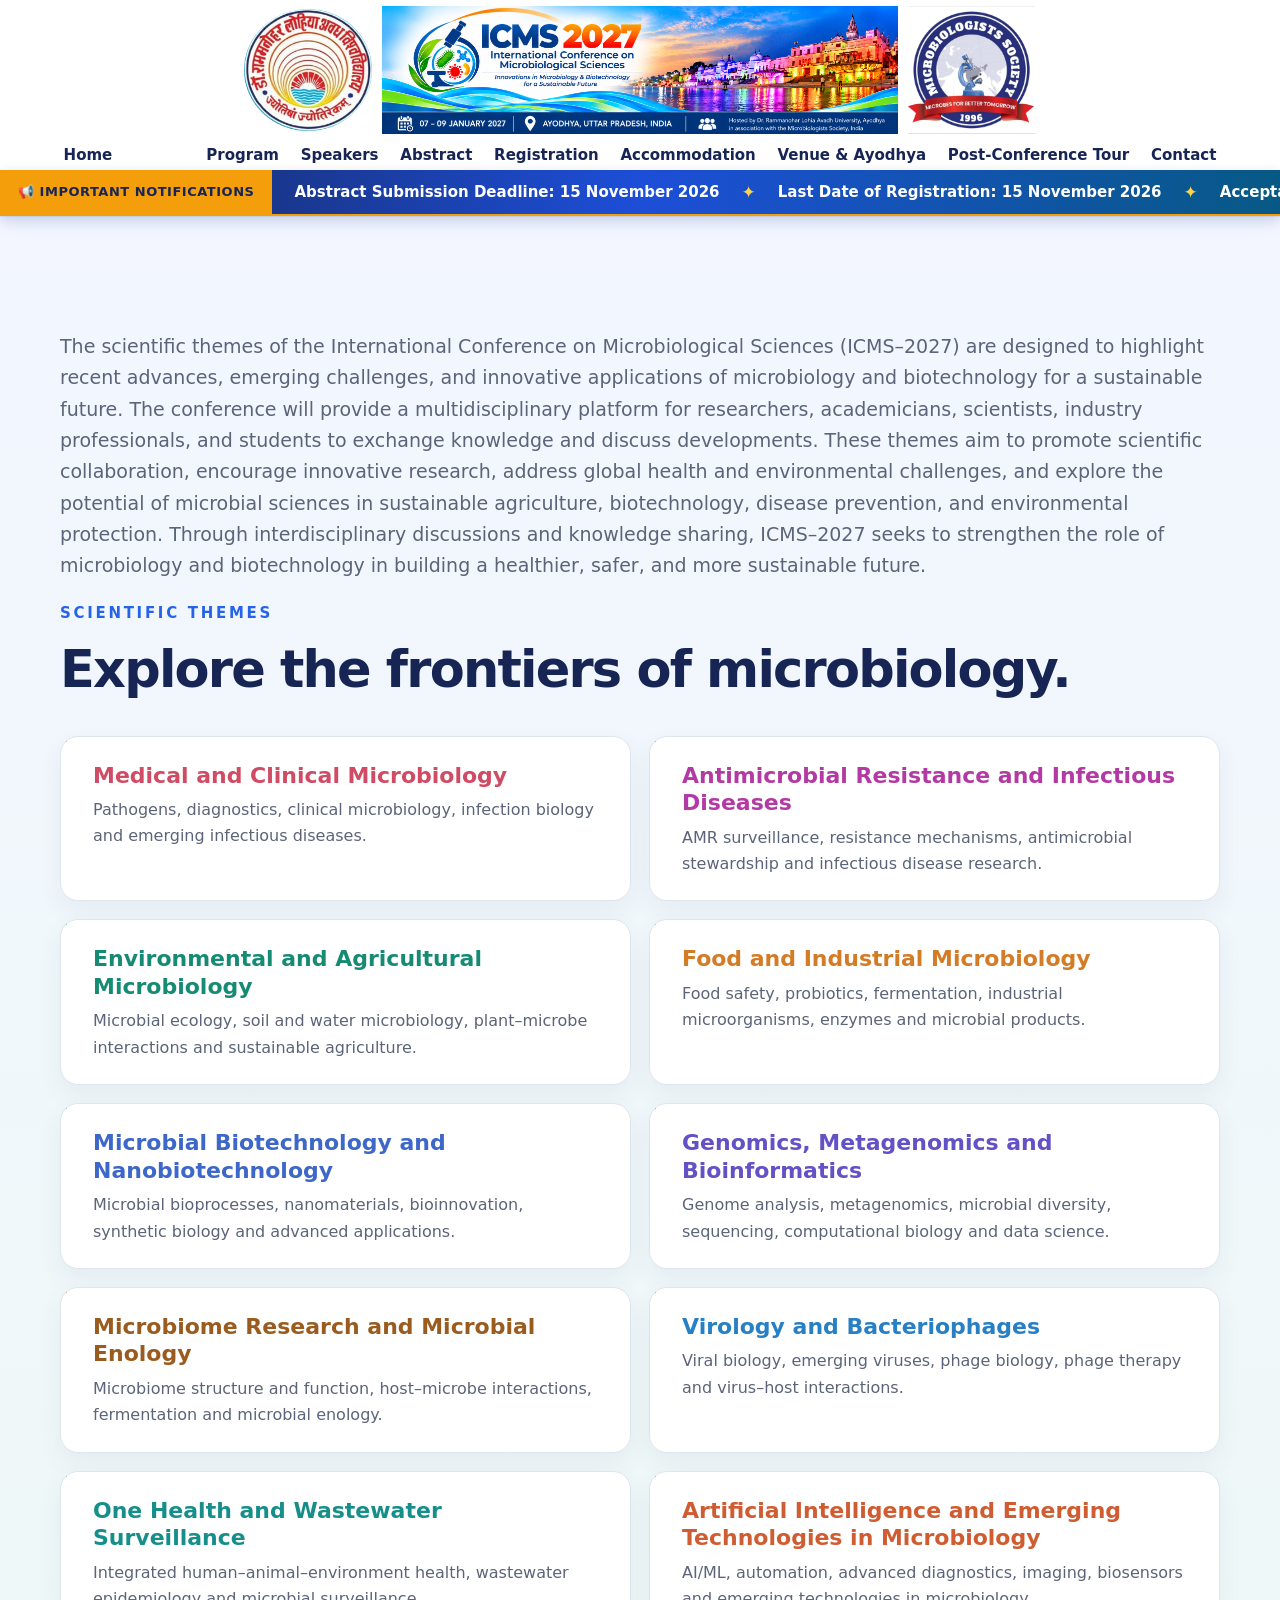
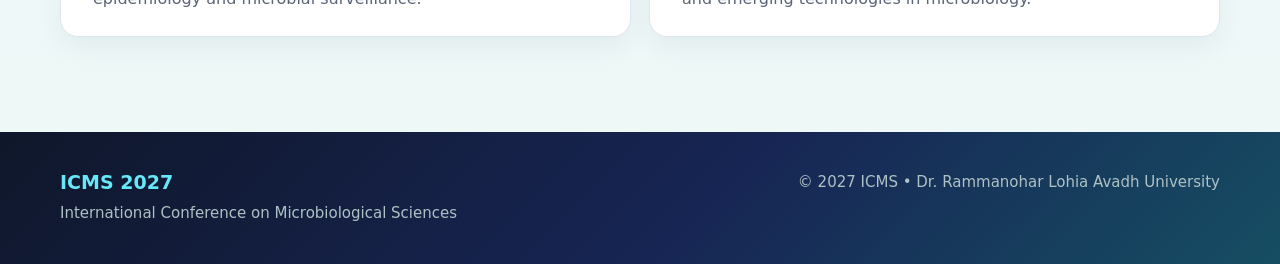
==== about.html @ 3e9fb70c "Add files via upload" ====
<!DOCTYPE html>
<html lang="en">
<head>
  <meta charset="UTF-8">
  <meta name="viewport" content="width=device-width, initial-scale=1.0">
  <meta name="description" content="ICMS 2027 - International Conference on Microbiological Sciences, Dr. Rammanohar Lohia Avadh University, Ayodhya.">
  <title>About ICMS 2027 | ICMS 2027</title>
  <link rel="stylesheet" href="style.css">
</head>
<body class="inner-page">
<header class="site-header icms-banner-site-header">
  <div class="icms-banner-header-row">
    <a class="icms-side-logo university-side-logo" href="https://www.rmlau.ac.in/" aria-label="Dr. Rammanohar Lohia Avadh University website">
      <img src="images/university-logo.png" alt="Dr. Rammanohar Lohia Avadh University logo">
    </a>
    <a class="icms-banner-link" href="index.html" aria-label="ICMS 2027 Home">
      <img class="icms-header-banner-image" src="images/icms2027-header.png" alt="ICMS 2027 — International Conference on Microbiological Sciences, 7–9 January 2027, Ayodhya">
    </a>
    <a class="icms-side-logo mbsi-side-logo" href="https://microbiologistsociety.org/" aria-label="Microbiologists Society, India website">
      <img src="images/mbsi-logo-transparent.png" alt="Microbiologists Society, India logo">
    </a>
  </div>
  <div class="nav-row">
    <button class="menu-toggle" aria-label="Open menu" aria-expanded="false">☰</button>
    <nav class="nav">
      <a href="index.html">Home</a>
      <a href="about.html" class="active">About</a>
      <a href="programme.html">Program</a>
      <a href="speakers.html">Speakers</a>
      <a href="abstract.html">Abstract</a>
      <a href="registration.html">Registration</a>
      <a href="accommodation.html">Accommodation</a>
      <a href="venue.html">Venue &amp; Ayodhya</a>
      <a href="tour.html">Post-Conference Tour</a>
      <a href="contact.html">Contact</a>
    </nav>
  </div>
<!-- ICMS 2027 Important Information Scrolling Strip -->
<div class="icms-info-strip" role="region"
     aria-label="Important conference announcements">
  <div class="icms-info-label">📢 IMPORTANT NOTIFICATIONS</div>

  <div class="icms-info-window">
    <div class="icms-info-track">
      <a href="abstract.html">
        Abstract Submission Deadline: 15 November 2026
      </a>
      <span>✦</span>

      <a href="registration.html">
        Last Date of Registration: 15 November 2026
      </a>
      <span>✦</span>

      <a href="abstract.html">
        Acceptance Notification: 20 November 2026
      </a>
      <span>✦</span>

      <a href="speakers.html">
        Explore the Invited Speakers
      </a>
      <span>✦</span>

      <a href="registration.html">
        Register for ICMS–2027
      </a>
      <span>✦</span>

      <a href="tour.html">Post-Conference Tour</a>
      <a href="venue.html">
        Conference: 07–09 January 2027 | Ayodhya, India
      </a>
      <span>✦</span>

      <!-- Duplicate items for continuous scrolling -->
      <a href="abstract.html" aria-hidden="true" tabindex="-1">
        Abstract Submission Deadline: 15 November 2026
      </a>
      <span aria-hidden="true">✦</span>

      <a href="registration.html" aria-hidden="true" tabindex="-1">
        Last Date of Registration: 15 November 2026
      </a>
      <span aria-hidden="true">✦</span>

      <a href="abstract.html" aria-hidden="true" tabindex="-1">
        Acceptance Notification: 20 November 2026
      </a>
      <span aria-hidden="true">✦</span>
    </div>
  </div>
</div>
</header> 
<main>
<section class="section section-soft" id="themes">
<div class="container">
<p class="section-text about-introduction">The scientific themes of the International Conference on Microbiological Sciences (ICMS–2027) are designed to highlight recent advances, emerging challenges, and innovative applications of microbiology and biotechnology for a sustainable future. The conference will provide a multidisciplinary platform for researchers, academicians, scientists, industry professionals, and students to exchange knowledge and discuss developments. These themes aim to promote scientific collaboration, encourage innovative research, address global health and environmental challenges, and explore the potential of microbial sciences in sustainable agriculture, biotechnology, disease prevention, and environmental protection. Through interdisciplinary discussions and knowledge sharing, ICMS–2027 seeks to strengthen the role of microbiology and biotechnology in building a healthier, safer, and more sustainable future.</p>
<p class="section-label">SCIENTIFIC THEMES</p>
<h2>Explore the frontiers of microbiology.</h2>
<div class="theme-grid">
<article class="theme-card">
<div class="theme-body"><h3>Medical and Clinical Microbiology</h3><p>Pathogens, diagnostics, clinical microbiology, infection biology and emerging infectious diseases.</p></div>
</article>
<article class="theme-card">
<div class="theme-body"><h3>Antimicrobial Resistance and Infectious Diseases</h3><p>AMR surveillance, resistance mechanisms, antimicrobial stewardship and infectious disease research.</p></div>
</article>
<article class="theme-card">
<div class="theme-body"><h3>Environmental and Agricultural Microbiology</h3><p>Microbial ecology, soil and water microbiology, plant–microbe interactions and sustainable agriculture.</p></div>
</article>
<article class="theme-card">
<div class="theme-body"><h3>Food and Industrial Microbiology</h3><p>Food safety, probiotics, fermentation, industrial microorganisms, enzymes and microbial products.</p></div>
</article>
<article class="theme-card">
<div class="theme-body"><h3>Microbial Biotechnology and Nanobiotechnology</h3><p>Microbial bioprocesses, nanomaterials, bioinnovation, synthetic biology and advanced applications.</p></div>
</article>
<article class="theme-card">
<div class="theme-body"><h3>Genomics, Metagenomics and Bioinformatics</h3><p>Genome analysis, metagenomics, microbial diversity, sequencing, computational biology and data science.</p></div>
</article>
<article class="theme-card">
<div class="theme-body"><h3>Microbiome Research and Microbial Enology</h3><p>Microbiome structure and function, host–microbe interactions, fermentation and microbial enology.</p></div>
</article>
<article class="theme-card">
<div class="theme-body"><h3>Virology and Bacteriophages</h3><p>Viral biology, emerging viruses, phage biology, phage therapy and virus–host interactions.</p></div>
</article>
<article class="theme-card">
<div class="theme-body"><h3>One Health and Wastewater Surveillance</h3><p>Integrated human–animal–environment health, wastewater epidemiology and microbial surveillance.</p></div>
</article>
<article class="theme-card">
<div class="theme-body"><h3>Artificial Intelligence and Emerging Technologies in Microbiology</h3><p>AI/ML, automation, advanced diagnostics, imaging, biosensors and emerging technologies in microbiology.</p></div>
</article>
</div>
</div>
</section>
</main>
<footer>
  <div class="container footer-inner">
    <div><strong>ICMS 2027</strong><p>International Conference on Microbiological Sciences</p></div>
    <p>© 2027 ICMS • Dr. Rammanohar Lohia Avadh University</p>
  </div>
</footer>
<script>
  const toggle = document.querySelector('.menu-toggle');
  const nav = document.querySelector('.nav');
  toggle.addEventListener('click', () => nav.classList.toggle('open'));
  document.querySelectorAll('.nav a').forEach(a => a.addEventListener('click', () => nav.classList.remove('open')));
</script>
</body>
</html>
---- style.css ----
:root{
  --ink:#10233a; --muted:#617286; --paper:#f7faf9; --white:#fff;
  --teal:#087f78; --teal2:#0da59b; --mint:#dff4ee; --line:#d9e5e2;
  --dark:#071a25; --gold:#e4b45f;
}
*{box-sizing:border-box} html{scroll-behavior:smooth}
body{margin:0;font-family:Inter,ui-sans-serif,system-ui,-apple-system,BlinkMacSystemFont,"Segoe UI",sans-serif;color:var(--ink);background:var(--white);line-height:1.65}
a{color:inherit;text-decoration:none}.container{width:min(1160px,92%);margin:auto}
.site-header{position:sticky;top:0;z-index:20;background:rgba(255,255,255,.94);backdrop-filter:blur(12px);border-bottom:1px solid var(--line)}
.nav-wrap{display:flex;align-items:center;justify-content:space-between;min-height:78px}
.brand{display:flex;align-items:center;gap:12px}.brand-mark{display:grid;place-items:center;width:46px;height:46px;border-radius:13px;background:var(--teal);color:#fff;font-weight:900;font-size:16px}.brand strong{display:block;font-size:20px}.brand small{display:block;color:var(--muted);font-size:13px;letter-spacing:.04em}
.nav{display:flex;gap:25px;font-size:16px;font-weight:700}.nav a:hover{color:var(--teal)}
.menu-toggle{display:none;border:0;background:none;font-size:29px}
.hero{position:relative;overflow:hidden;background:linear-gradient(135deg,#071a25 0%,#0b3942 55%,#087f78 100%);color:#fff;padding:90px 0 105px}
.hero:before{content:"";position:absolute;width:600px;height:600px;border:1px solid rgba(255,255,255,.12);border-radius:50%;right:-180px;top:-210px}.hero:after{content:"";position:absolute;width:380px;height:380px;border:1px solid rgba(255,255,255,.09);border-radius:50%;right:30px;top:-80px}
.hero-grid{display:grid;grid-template-columns:1.15fr .85fr;gap:70px;align-items:center;position:relative;z-index:2}
.eyebrow,.section-label{font-size:27px;letter-spacing:.16em;font-weight:900;color:var(--teal);margin:0 0 22px}.hero .eyebrow{color:#8ee2d7}
.hero h1{font-size:clamp(43px,5vw,73px);line-height:1.04;letter-spacing:-.04em;margin:0 0 18px;max-width:800px}.hero h1 span{color:#83e1d6}.hero-subtitle{font-size:27px;font-weight:800;margin:0 0 4px}.theme{font-size:21px;font-weight:700;color:#d5fff8;margin:0 0 15px}.lead{color:#d1e2e4;max-width:720px;font-size:19px}
.hero-actions{display:flex;gap:14px;margin-top:30px;flex-wrap:wrap}.btn{display:inline-block;padding:13px 22px;border-radius:10px;font-weight:800;font-size:17px;border:1px solid transparent}.btn-primary{background:#fff;color:var(--teal)}.btn-primary:hover{transform:translateY(-2px)}.btn-ghost{border-color:rgba(255,255,255,.35);color:#fff}
.hero-card{min-height:420px;border:1px solid rgba(255,255,255,.18);border-radius:30px;background:linear-gradient(160deg,rgba(255,255,255,.13),rgba(255,255,255,.04));position:relative;overflow:hidden;padding:36px;display:flex;align-items:end;box-shadow:0 25px 80px rgba(0,0,0,.18)}
.hero-card:before,.hero-card:after{content:"";position:absolute;border-radius:50%;border:1px solid rgba(255,255,255,.17)}.hero-card:before{width:340px;height:340px;left:-130px;top:-120px}.hero-card:after{width:210px;height:210px;right:-70px;bottom:-60px}
.hero-card-content{position:relative;z-index:2}.hero-card-content span{font-size:13px;letter-spacing:.2em;color:#9ce5dd;font-weight:900}.hero-card h2{font-size:33px;line-height:1.12;margin:10px 0}.hero-card p{color:#c5d8da}.date-badge{display:flex;gap:10px;align-items:center;margin-top:30px}.date-badge b{font-size:48px;line-height:1}.date-badge span{font-size:14px;letter-spacing:.12em;font-weight:800}.microbe{position:absolute;right:70px;top:60px;font-size:103px;color:rgba(255,255,255,.18)}
.ticker{background:#0b2a34;color:#d3efeb}.ticker-inner{display:flex;gap:16px;align-items:center;justify-content:center;padding:12px;font-size:14px;letter-spacing:.13em;text-transform:uppercase}.ticker strong{color:#8ee2d7}
.section{padding:95px 0}.section-soft{background:var(--paper)}.section-dark{background:var(--dark);color:#fff}.section-accent{background:var(--mint)}
h2{font-size:clamp(33px,4vw,51px);line-height:1.1;letter-spacing:-.035em;margin:0 0 22px}.two-col{display:grid;grid-template-columns:1fr 1fr;gap:80px}.section-text{color:var(--muted);font-size:19px}.stats{display:flex;gap:35px;margin-top:35px}.stats div{display:flex;flex-direction:column}.stats b{font-size:35px;color:var(--teal)}.stats span{font-size:15px;color:var(--muted)}
.cards{display:grid;grid-template-columns:repeat(3,1fr);gap:18px;margin-top:45px}.card{background:#fff;border:1px solid var(--line);padding:28px;border-radius:18px;transition:.2s}.card:hover{transform:translateY(-4px);box-shadow:0 16px 35px rgba(16,35,58,.08)}.card h3{font-size:22px;line-height:1.2}.card p,.muted{color:var(--muted);font-size:17px}
.speaker-grid{display:grid;grid-template-columns:repeat(4,1fr);gap:18px;margin-top:35px}.speaker{border:1px solid var(--line);border-radius:18px;padding:20px;background:#fff}.avatar{height:170px;border-radius:13px;background:linear-gradient(135deg,var(--mint),#edf5f3);display:grid;place-items:center;font-size:53px;color:var(--teal)}.speaker h3{margin:15px 0 0;font-size:20px}.speaker p{margin:2px 0;color:var(--muted);font-size:15px}
.light{color:#75d7ca}.programme-intro{align-items:start}.timeline{border-left:1px solid rgba(255,255,255,.2);padding-left:30px}.timeline-item{padding:0 0 30px}.timeline-item b{display:inline-block;color:#7fe0d4;font-size:15px;letter-spacing:.15em}.timeline-item span{display:block;color:#b6cacc;font-size:16px}.timeline-item p{margin:5px 0;color:#e4efef}
.fee-table{max-width:800px;margin:35px 0 18px;border:1px solid var(--line);border-radius:16px;overflow:hidden}.fee-row{display:grid;grid-template-columns:1fr 150px;padding:15px 20px;border-bottom:1px solid var(--line)}.fee-row:last-child{border-bottom:0}.fee-head{background:var(--dark);color:#fff;font-size:15px;text-transform:uppercase;letter-spacing:.12em;font-weight:800}.fee-row strong{color:var(--teal)}.note{display:inline-block;padding:12px 16px;background:var(--mint);border-radius:9px;font-size:16px;margin-bottom:25px}.center{display:flex;gap:25px;align-items:center}.text-link{font-weight:800;color:var(--teal);font-size:17px}
.dates-grid{display:grid;grid-template-columns:.8fr 1.2fr;gap:80px}.date-list{border-top:1px solid var(--line)}.date-list div{display:flex;justify-content:space-between;gap:20px;padding:19px 0;border-bottom:1px solid var(--line);font-size:17px}.date-list span{color:var(--muted)}
.venue-box{display:grid;grid-template-columns:1.3fr .7fr;gap:50px;align-items:center}.venue-art{min-height:300px;border-radius:25px;background:radial-gradient(circle at 30% 30%,#b7e9df,transparent 35%),linear-gradient(145deg,#0b3b45,#087f78);display:flex;flex-direction:column;align-items:center;justify-content:center;color:#fff;text-align:center}.venue-art span{font-size:14px;letter-spacing:.3em}.venue-art strong{font-size:57px;line-height:.9;margin-top:15px}
.publication{display:grid;grid-template-columns:1fr 1fr;gap:80px;align-items:center}.publication>p{font-size:20px;color:#315b58}.contact-grid{display:grid;grid-template-columns:1fr 1fr;gap:80px}.contact-card{background:var(--paper);border:1px solid var(--line);border-radius:18px;padding:30px;font-size:17px}.contact-card a{color:var(--teal)}
footer{background:#06151d;color:#aec1c4;padding:35px 0;font-size:15px}.footer-inner{display:flex;justify-content:space-between;gap:20px}.footer-inner strong{color:#fff;font-size:19px}.footer-inner p{margin:3px 0}
@media(max-width:850px){.nav{display:none;position:absolute;left:0;right:0;top:78px;background:#fff;padding:18px 4%;border-bottom:1px solid var(--line);flex-direction:column;gap:15px}.nav.open{display:flex}.menu-toggle{display:block}.hero-grid,.two-col,.dates-grid,.venue-box,.publication,.contact-grid{grid-template-columns:1fr;gap:40px}.hero{padding:65px 0 75px}.hero-card{min-height:330px}.cards{grid-template-columns:1fr 1fr}.speaker-grid{grid-template-columns:1fr 1fr}.footer-inner{flex-direction:column}}
@media(max-width:560px){.cards,.speaker-grid{grid-template-columns:1fr}.section{padding:65px 0}.hero h1{font-size:46px}.stats{gap:18px}.fee-row{grid-template-columns:1fr 110px}.date-list div{flex-direction:column;gap:2px}.ticker-inner{overflow:hidden;white-space:nowrap}.hero-card h2{font-size:27px}}

/* Conference leadership */
.leadership-grid{display:grid;grid-template-columns:repeat(4,minmax(0,1fr));gap:22px;margin-top:35px}
.leader-card{display:grid;grid-template-columns:1fr;gap:18px;align-items:start;background:#fff;border:1px solid var(--line);border-radius:22px;padding:20px;box-shadow:0 10px 28px rgba(16,35,58,.05)}
.leader-card.chief-patron{border:2px solid rgba(8,127,120,.28)}
.leader-photo,.small-leader-photo{width:100%;overflow:hidden;border-radius:15px;background:linear-gradient(135deg,var(--mint),#edf5f3)}
.leader-photo{height:275px}.small-leader-photo{height:225px}
.leader-photo img,.small-leader-photo img{width:100%;height:100%;object-fit:cover;object-position:center top;display:block}.photo-placeholder{width:100%;height:100%;display:grid;place-items:center;text-align:center;background:linear-gradient(135deg,var(--mint),#edf5f3);color:var(--teal);font-size:17px;font-weight:900;letter-spacing:.14em;line-height:1.5}
.leader-title{display:inline-block;color:var(--teal);font-size:14px;font-weight:900;letter-spacing:.16em;margin-bottom:8px}
.leader-content h3,.small-leader-card h3{font-size:24px;line-height:1.2;margin:0 0 8px}
.leader-affiliation{color:var(--muted);font-size:16px;line-height:1.55;margin:0}
.section-subheading{margin-top:65px;margin-bottom:20px}.section-subheading .section-label{margin-bottom:7px}.section-subheading h3{font-size:31px;margin:0;letter-spacing:-.02em}
.speaker:hover{transform:translateY(-4px);box-shadow:0 16px 35px rgba(16,35,58,.08)}
.speaker-heading{margin-top:75px}.speaker-grid{display:grid;grid-template-columns:repeat(5,minmax(0,1fr));gap:18px;margin-top:25px}
.speaker{border:1px solid var(--line);border-radius:18px;padding:20px;background:#fff;transition:.2s}
.speaker img{width:100%;height:225px;object-fit:cover;object-position:center top;border-radius:13px;display:block}
.speaker h3{margin:15px 0 0;font-size:20px;line-height:1.25}
.speaker-role{color:var(--teal)!important;font-weight:800;font-size:15px!important;margin:4px 0!important}
.speaker-affiliation{color:var(--muted);font-size:15px;line-height:1.5;margin-top:8px}
@media(max-width:1200px){.leadership-grid{grid-template-columns:repeat(2,minmax(0,1fr))}.speaker-grid{grid-template-columns:repeat(3,minmax(0,1fr))}}
@media(max-width:850px){.speaker-grid{grid-template-columns:repeat(2,minmax(0,1fr))}}
@media(max-width:560px){.leadership-grid,.speaker-grid{grid-template-columns:1fr}.leader-photo{height:275px}}

/* Registration payment details */
.payment-details{margin:32px 0 28px;padding:26px 28px;border:1px solid var(--line);border-left:5px solid var(--teal);border-radius:16px;background:linear-gradient(135deg,#f7fcfa,#edf8f5);box-shadow:0 8px 24px rgba(16,35,58,.05)}
.payment-heading{display:flex;align-items:center;gap:16px;margin-bottom:22px}.payment-heading .section-label{margin:0 0 4px;font-size:13px;letter-spacing:.14em}.payment-heading h3{margin:0;font-size:25px;line-height:1.2;color:var(--ink)}
.payment-icon{width:48px;height:48px;flex:0 0 48px;display:grid;place-items:center;border-radius:12px;background:var(--teal);color:#fff;font-size:27px;font-weight:900}
.payment-grid{display:grid;grid-template-columns:repeat(4,1fr);gap:14px}.payment-item{padding:15px 16px;background:#fff;border:1px solid var(--line);border-radius:11px}.payment-item span{display:block;color:var(--muted);font-size:14px;font-weight:700;text-transform:uppercase;letter-spacing:.06em;margin-bottom:5px}.payment-item strong{display:block;color:var(--ink);font-size:17px;line-height:1.35}
@media(max-width:850px){.payment-grid{grid-template-columns:repeat(2,1fr)}}
@media(max-width:560px){.payment-details{padding:20px}.payment-heading h3{font-size:22px}.payment-grid{grid-template-columns:1fr}}


/* Scientific themes */

/* Conference venue, Ayodhya and delegate information */
.venue-section{background:#fff}
.venue-heading{display:flex;justify-content:space-between;align-items:center;gap:35px;margin-bottom:38px}
.venue-heading h2{max-width:850px;margin-bottom:10px}
.venue-location{font-size:20px;color:var(--teal);font-weight:800;margin:0}
.university-logo{width:105px;height:105px;object-fit:contain;flex:0 0 105px}
.venue-feature{display:grid;grid-template-columns:1fr 1.05fr;gap:45px;align-items:center}
.venue-copy{color:var(--muted);font-size:18px;line-height:1.75}
.venue-copy strong{color:var(--ink)}
.venue-gallery{display:grid;grid-template-columns:1fr 1fr;gap:20px}
.venue-image,.ayodhya-image{margin:0;overflow:hidden;border-radius:20px;background:#edf5f3;border:1px solid var(--line);box-shadow:0 12px 30px rgba(16,35,58,.08)}
.venue-image,.venue-image-large{height:340px}
.venue-image img,.ayodhya-image img{width:100%;height:100%;display:block;object-fit:cover;transition:transform .35s ease}.venue-image:hover img,.ayodhya-image:hover img{transform:scale(1.035)}
.venue-image-large img{object-position:center center}
.ayodhya-intro{margin-bottom:45px}
.ayodhya-gallery{display:grid;grid-template-columns:1fr 1fr;gap:20px;margin-bottom:55px}
.ayodhya-image,.ayodhya-image-large{height:340px}
.ayodhya-image-large img{object-position:center center}
.attractions-grid{display:grid;grid-template-columns:.75fr 1.25fr;gap:45px;align-items:start;padding-top:15px}
.attractions-grid h3{font-size:31px;margin:0}
.attractions-list{display:grid;grid-template-columns:repeat(3,1fr);gap:11px 25px;margin:0;padding:0;list-style:none}
.attractions-list li{padding:12px 14px;border:1px solid var(--line);border-radius:10px;background:#fff;font-size:16px;font-weight:700;color:var(--ink)}
.attractions-list li:before{content:'•';color:var(--teal);font-size:21px;margin-right:8px}
.ayodhya-note{margin:30px 0 0}
.accessibility-grid{display:grid;grid-template-columns:1.1fr .9fr;gap:65px;align-items:start}
.access-card{padding:20px 22px;border:1px solid var(--line);border-radius:15px;margin-top:15px;background:#fff}
.access-card h3{margin:0 0 7px;font-size:21px;color:var(--teal)}
.access-card p{margin:0;color:var(--muted);font-size:16px;line-height:1.65}
.distance-table{margin-top:18px;border:1px solid var(--line);border-radius:16px;overflow:hidden;background:#fff}
.distance-row{display:grid;grid-template-columns:1fr 130px;padding:15px 18px;border-bottom:1px solid var(--line);font-size:17px}
.distance-row:last-child{border-bottom:0}.distance-row strong{color:var(--teal)}
.distance-head{background:var(--dark);color:#fff;text-transform:uppercase;letter-spacing:.12em;font-size:14px;font-weight:800}
.distance-head strong{color:#fff}
.climate-grid{align-items:center}.climate-card{background:#fff;border:1px solid var(--line);border-radius:20px;padding:30px;box-shadow:0 10px 28px rgba(16,35,58,.06)}
.climate-temp{display:flex;align-items:baseline;gap:14px;border-bottom:1px solid var(--line);padding-bottom:20px;margin-bottom:18px}.climate-temp strong{font-size:45px;color:var(--teal);letter-spacing:-.04em}.climate-temp span{font-size:15px;color:var(--muted);font-weight:700}
.climate-card ul,.accommodation-card ul{margin:0 0 18px;padding-left:20px;color:var(--ink)}.climate-card li,.accommodation-card li{margin:9px 0;font-size:17px}
.accommodation-grid{align-items:start}.accommodation-card{border:1px solid var(--line);border-radius:20px;padding:30px;background:var(--paper)}.accommodation-card p{font-size:17px;color:#315b58;line-height:1.65}.accommodation-card strong{color:var(--ink)}
@media(max-width:850px){.venue-heading{align-items:flex-start}.venue-feature,.accessibility-grid,.attractions-grid{grid-template-columns:1fr;gap:30px}.venue-gallery,.ayodhya-gallery{grid-template-columns:1fr 1fr}.venue-image,.venue-image-large,.ayodhya-image,.ayodhya-image-large{height:300px}.attractions-list{grid-template-columns:1fr 1fr}}
@media(max-width:560px){.venue-heading{flex-direction:column}.university-logo{width:85px;height:85px;flex-basis:85px}.venue-gallery,.ayodhya-gallery{grid-template-columns:1fr}.venue-image,.venue-image-large,.ayodhya-image,.ayodhya-image-large{height:260px}.attractions-list{grid-template-columns:1fr}.distance-row{grid-template-columns:1fr 100px}.climate-temp{flex-direction:column;gap:3px}.climate-temp strong{font-size:39px}}


/* Abstract submission guidelines */
.abstract-meta{max-width:900px;color:var(--muted);font-size:18px;line-height:1.7;margin:-5px 0 35px}.abstract-grid{display:grid;grid-template-columns:1fr 1fr;gap:22px}.abstract-card{position:relative;background:#fff;border:1px solid var(--line);border-radius:20px;padding:30px;box-shadow:0 10px 28px rgba(16,35,58,.05)}.abstract-number{display:inline-grid;place-items:center;width:42px;height:42px;border-radius:12px;background:var(--mint);color:var(--teal);font-weight:900;font-size:16px;letter-spacing:.06em;margin-bottom:14px}.abstract-card h3{margin:0 0 16px;font-size:25px;color:var(--ink)}.abstract-card p{color:var(--muted);font-size:17px;line-height:1.7}.abstract-card ul{margin:0;padding-left:20px;color:var(--muted);font-size:17px;line-height:1.7}.abstract-card li+li{margin-top:10px}.format-block{padding-top:17px;margin-top:17px;border-top:1px solid var(--line)}.format-block h4{margin:0 0 7px;color:var(--ink);font-size:18px}.format-block p{margin:0}.abstract-template{margin-top:22px;background:var(--dark);border-radius:22px;padding:30px;color:#fff}.abstract-template .section-label{color:#bfe9e2;margin-bottom:8px}.abstract-template h3{margin:0;color:#fff;font-size:27px}.template-paper{margin-top:22px;background:#fff;color:var(--ink);border-radius:16px;padding:28px 30px;border:1px solid rgba(255,255,255,.2);box-shadow:0 14px 35px rgba(0,0,0,.12)}.template-paper h4{margin:0 0 18px;text-align:center;font-size:20px;letter-spacing:.04em}.template-paper p{font-size:17px;line-height:1.7;margin:10px 0}.template-paper sup{font-size:.72em}.template-paper strong{color:var(--ink)}
@media(max-width:850px){.abstract-grid{grid-template-columns:1fr}}
@media(max-width:560px){.abstract-card,.abstract-template{padding:22px}.template-paper{padding:22px 20px}.abstract-template h3{font-size:23px}}

/* =========================================================
   ICMS 2027 — Contemporary Multicolour Conference Theme
   ========================================================= */
:root{
  --ink:#14213d;
  --muted:#607089;
  --paper:#f6f8fc;
  --white:#ffffff;
  --teal:#087f78;
  --teal2:#11a89d;
  --mint:#e0f5f1;
  --line:#dce3ee;
  --dark:#111a35;
  --gold:#e4ad4f;
  --indigo:#4f46b8;
  --blue:#2374d8;
  --coral:#e76f51;
  --violet:#7c4dbe;
  --rose:#c94f7c;
  --sky:#dff0ff;
  --lavender:#eee9ff;
  --peach:#fff0e8;
  --cream:#fff8e8;
}

body{background:#fff;color:var(--ink)}
.site-header{background:rgba(255,255,255,.96);border-bottom:1px solid #dbe3ef;box-shadow:0 3px 18px rgba(20,33,61,.05)}
.brand-mark{background:linear-gradient(135deg,var(--indigo),var(--teal2));box-shadow:0 8px 18px rgba(79,70,184,.22)}
.nav a{transition:color .2s ease}.nav a:hover{color:var(--indigo)}

.hero{background:
  radial-gradient(circle at 82% 20%,rgba(124,77,190,.35),transparent 28%),
  radial-gradient(circle at 20% 85%,rgba(17,168,157,.22),transparent 32%),
  linear-gradient(135deg,#101733 0%,#263b7a 48%,#087f78 100%)}
.hero h1 span{color:#8eece2}.hero .eyebrow{color:#ffd98b}.theme{color:#e8fffb}.btn-primary{background:linear-gradient(135deg,#fff,#e9f7ff);color:#3d3aa0;box-shadow:0 10px 25px rgba(0,0,0,.14)}
.btn-ghost{border-color:rgba(255,255,255,.42)}
.hero-card{background:linear-gradient(145deg,rgba(255,255,255,.16),rgba(255,255,255,.05));border-color:rgba(255,255,255,.22)}
.date-badge b{color:#ffd477}
.ticker{background:linear-gradient(90deg,#211a52,#143e62,#075f5a)}
.ticker strong{color:#ffd477}

.section-label,.text-link{color:var(--indigo)}
.section-label{font-size:15px;letter-spacing:.18em;margin-bottom:16px}
h2{color:var(--ink)}
.stats b{color:var(--coral)}

/* Colour-coded scientific theme cards */
#themes{background:linear-gradient(180deg,#f3f6ff 0%,#eef8f7 100%)}
#themes .theme-grid{display:grid;grid-template-columns:repeat(2,minmax(0,1fr));gap:18px;margin-top:38px}
#themes .theme-card{position:relative;overflow:hidden;background:#fff;border:1px solid #dfe5ef;border-radius:18px;min-height:145px;box-shadow:0 10px 26px rgba(33,46,84,.06);transition:transform .22s ease,box-shadow .22s ease,border-color .22s ease}
#themes .theme-card:before{content:"";position:absolute;left:0;top:0;bottom:0;width:6px;background:var(--theme-color,var(--indigo))}
#themes .theme-card:hover{transform:translateY(-5px);box-shadow:0 18px 34px rgba(33,46,84,.11);border-color:#cbd5e5}
#themes .theme-body{padding:25px 28px 23px 32px}
#themes .theme-body h3{margin:0 0 8px;font-size:22px;line-height:1.25;color:var(--theme-color,var(--ink))}
#themes .theme-body p{margin:0;color:var(--muted);font-size:16px;line-height:1.65}
#themes .theme-card:nth-child(1){--theme-color:#d04b63}
#themes .theme-card:nth-child(2){--theme-color:#b33aa5}
#themes .theme-card:nth-child(3){--theme-color:#168b74}
#themes .theme-card:nth-child(4){--theme-color:#d47b25}
#themes .theme-card:nth-child(5){--theme-color:#3d67c8}
#themes .theme-card:nth-child(6){--theme-color:#6351c6}
#themes .theme-card:nth-child(7){--theme-color:#9a5b1f}
#themes .theme-card:nth-child(8){--theme-color:#2780c5}
#themes .theme-card:nth-child(9){--theme-color:#168f8a}
#themes .theme-card:nth-child(10){--theme-color:#d05c32}

/* Distinct section identities */
#speakers{background:linear-gradient(180deg,#ffffff,#f5f2ff)}
#speakers .leader-card{border-top:4px solid var(--indigo)}
#speakers .leader-card:nth-child(2){border-top-color:var(--teal)}
#speakers .leader-card:nth-child(3){border-top-color:var(--coral)}
#speakers .leader-title,.speaker-role{color:var(--indigo)!important}
#speakers .avatar{background:linear-gradient(135deg,#e7e3ff,#dff4f0);color:var(--indigo)}

#programme{background:linear-gradient(135deg,#111a35,#263b7a 58%,#4b2d78);position:relative}
#programme .light{color:#ffd477}
#programme .timeline-item b{color:#72e0d2}

#abstract{background:linear-gradient(180deg,#fff8f2,#f5f2ff)}
#abstract .abstract-card:nth-child(1){border-top:4px solid var(--coral)}
#abstract .abstract-card:nth-child(2){border-top:4px solid var(--indigo)}
#abstract .abstract-number{background:#eee9ff;color:var(--indigo)}
#abstract .abstract-template{background:linear-gradient(135deg,#1a2142,#49327d)}

#registration{background:#fff}
#registration .payment-details{border-left-color:var(--indigo);background:linear-gradient(135deg,#f3f0ff,#edf9f7)}
#registration .payment-icon{background:linear-gradient(135deg,var(--indigo),var(--teal2))}
#registration .fee-head{background:linear-gradient(90deg,#202750,#4d3982)}
#registration .fee-row strong{color:var(--coral)}
#registration .note{background:#fff3dd;color:#6e4c16;border:1px solid #f1d79f}

#venue{background:linear-gradient(180deg,#f7fbff,#fff)}
#venue .venue-location{color:var(--blue)}
#venue .venue-image,#venue .university-logo{box-shadow:0 14px 32px rgba(35,116,216,.10)}

#ayodhya{background:linear-gradient(180deg,#fff8ee,#f4f1ff)}
#ayodhya .ayodhya-image{box-shadow:0 14px 32px rgba(201,79,124,.12)}
#ayodhya .attractions-list li{background:rgba(255,255,255,.82)}
#ayodhya .attractions-list li:before{color:var(--coral)}

#accessibility{background:linear-gradient(180deg,#eef9ff,#f4fbf9)}
#accessibility .access-card{border-left:4px solid var(--blue)}
#accessibility .access-card:nth-of-type(2){border-left-color:var(--teal)}
#accessibility .access-card:nth-of-type(3){border-left-color:var(--violet)}
#accessibility .access-card h3{color:var(--blue)}
#accessibility .distance-head{background:linear-gradient(90deg,#1f4e8c,#147e7a)}
#accessibility .distance-row strong{color:var(--blue)}

#climate{background:linear-gradient(135deg,#fff1e7,#fff9e8)}
#climate .climate-card{border-top:4px solid var(--coral)}
#climate .climate-temp strong{color:var(--coral)}

#accommodation{background:linear-gradient(180deg,#f5f4ff,#fff)}
#accommodation .accommodation-card{background:linear-gradient(135deg,#f0efff,#effbf8);border-top:4px solid var(--violet)}

/* More colourful common elements */
.card:hover,.speaker:hover,.leader-card:hover,.access-card:hover,.climate-card:hover{box-shadow:0 18px 38px rgba(32,47,86,.11)}
footer{background:linear-gradient(100deg,#0d1329,#162c4d,#0b4542)}
.footer-inner strong{color:#ffd477}

@media(max-width:850px){
  #themes .theme-grid{grid-template-columns:1fr}
}
@media(max-width:560px){
  #themes .theme-body{padding:22px 22px 21px 27px}
}

/* ===== VIBRANT ICMS 2027 THEME ===== */
:root{
  --ink:#172554;
  --muted:#5b6478;
  --paper:#f8faff;
  --white:#ffffff;
  --teal:#06b6d4;
  --teal2:#0891b2;
  --mint:#e6fffb;
  --line:#dbe4f0;
  --dark:#11183b;
  --gold:#f59e0b;
  --blue:#2563eb;
  --violet:#7c3aed;
  --pink:#db2777;
  --orange:#f97316;
  --green:#10b981;
}
body{background:#fff;color:var(--ink)}
.site-header{background:rgba(255,255,255,.96);border-bottom:1px solid #dce6f5;box-shadow:0 4px 20px rgba(37,99,235,.07)}
.brand-mark{background:linear-gradient(135deg,#2563eb,#7c3aed 55%,#db2777);box-shadow:0 8px 20px rgba(37,99,235,.25)}
.nav a:hover{color:#7c3aed}
.hero{background:linear-gradient(135deg,#11183b 0%,#1e3a8a 38%,#2563eb 68%,#0891b2 100%);box-shadow:inset 0 -1px 0 rgba(255,255,255,.15)}
.hero:before{border-color:rgba(255,255,255,.16)}
.hero:after{border-color:rgba(255,255,255,.13)}
.hero .eyebrow{color:#67e8f9}
.hero h1 span{color:#f0abfc}
.theme{color:#cffafe}
.hero-card{background:linear-gradient(145deg,rgba(124,58,237,.34),rgba(6,182,212,.14));border-color:rgba(255,255,255,.25);box-shadow:0 30px 90px rgba(8,47,130,.32)}
.hero-card-content span{color:#67e8f9}
.date-badge b{color:#fde68a}
.ticker{background:linear-gradient(90deg,#172554,#312e81,#0f766e);color:#dffcff}
.ticker strong{color:#67e8f9}
.section-soft{background:linear-gradient(180deg,#f8faff,#f5f7ff)}
.section-accent{background:linear-gradient(135deg,#ecfeff 0%,#eef2ff 50%,#fdf2f8 100%)}
.section-label{color:#2563eb}
.stats b{color:#7c3aed}
.btn-primary{background:linear-gradient(135deg,#fff,#e0f2fe);color:#1d4ed8;box-shadow:0 8px 22px rgba(0,0,0,.12)}
.btn-ghost:hover{background:rgba(255,255,255,.12)}
.card,.speaker,.leader-card,.abstract-card,.access-card,.contact-card,.climate-card,.accommodation-card{border-color:#dbe4f0;box-shadow:0 10px 30px rgba(37,99,235,.07)}
.card:hover,.speaker:hover,.leader-card:hover{box-shadow:0 18px 40px rgba(37,99,235,.13)}
.theme-grid .theme-card{position:relative;overflow:hidden;background:#fff;border:1px solid #dbe4f0;box-shadow:0 10px 25px rgba(37,99,235,.07);transition:.25s}
.theme-grid .theme-card:before{content:"";position:absolute;left:0;right:0;top:0;height:5px;background:linear-gradient(90deg,#2563eb,#06b6d4)}
.theme-grid .theme-card:nth-child(2):before{background:linear-gradient(90deg,#dc2626,#f97316)}
.theme-grid .theme-card:nth-child(3):before{background:linear-gradient(90deg,#10b981,#06b6d4)}
.theme-grid .theme-card:nth-child(4):before{background:linear-gradient(90deg,#f59e0b,#f97316)}
.theme-grid .theme-card:nth-child(5):before{background:linear-gradient(90deg,#7c3aed,#db2777)}
.theme-grid .theme-card:nth-child(6):before{background:linear-gradient(90deg,#2563eb,#7c3aed)}
.theme-grid .theme-card:nth-child(7):before{background:linear-gradient(90deg,#db2777,#f43f5e)}
.theme-grid .theme-card:nth-child(8):before{background:linear-gradient(90deg,#0891b2,#2563eb)}
.theme-grid .theme-card:nth-child(9):before{background:linear-gradient(90deg,#059669,#84cc16)}
.theme-grid .theme-card:nth-child(10):before{background:linear-gradient(90deg,#4f46e5,#ec4899)}
.theme-grid .theme-card:hover{transform:translateY(-6px);box-shadow:0 20px 42px rgba(37,99,235,.14)}
.theme-grid .theme-card h3{color:#172554}
.theme-grid .theme-card p{color:#64748b}
.avatar{background:linear-gradient(135deg,#dbeafe,#cffafe 50%,#ede9fe);color:#4f46e5}
.leader-title,.speaker-role,.text-link,.contact-card a,.venue-location{color:#2563eb!important}
.leader-card.chief-patron{border-color:rgba(124,58,237,.4);box-shadow:0 14px 34px rgba(124,58,237,.1)}
.photo-placeholder{background:linear-gradient(135deg,#dbeafe,#ede9fe,#fce7f3);color:#4f46e5}
.section-dark{background:linear-gradient(135deg,#11183b,#1e1b4b 55%,#0f3b5b);}
.light{color:#67e8f9}
.timeline{border-color:rgba(255,255,255,.25)}
.timeline-item b{color:#67e8f9}
.fee-head,.distance-head{background:linear-gradient(90deg,#172554,#3730a3,#0369a1)}
.fee-row strong,.distance-row strong{color:#2563eb}
.note{background:linear-gradient(135deg,#ecfeff,#eef2ff);border-left:4px solid #06b6d4}
.payment-details{border-left-color:#7c3aed;background:linear-gradient(135deg,#f5f3ff,#ecfeff,#fff1f2);box-shadow:0 12px 30px rgba(124,58,237,.09)}
.payment-icon{background:linear-gradient(135deg,#2563eb,#7c3aed);box-shadow:0 8px 18px rgba(37,99,235,.2)}
.payment-item strong{color:#172554}
.abstract-number{background:linear-gradient(135deg,#dbeafe,#ede9fe);color:#4f46e5}
.abstract-template{background:linear-gradient(135deg,#172554,#312e81,#0f4c5c)}
.abstract-template .section-label{color:#67e8f9}
.venue-image,.ayodhya-image{border-color:#dbe4f0;box-shadow:0 14px 34px rgba(37,99,235,.11)}
.university-logo{filter:drop-shadow(0 8px 14px rgba(37,99,235,.15))}
.attractions-list li{border-color:#dbe4f0;transition:.2s}
.attractions-list li:hover{border-color:#a5b4fc;background:#f5f3ff;transform:translateY(-2px)}
.attractions-list li:before{color:#db2777}
.access-card h3{color:#0891b2}
.climate-temp strong{color:#f97316}
.accommodation-card{background:linear-gradient(135deg,#f5f3ff,#ecfeff)}
.publication{position:relative}
footer{background:linear-gradient(135deg,#0f172a,#172554 55%,#164e63)}
.footer-inner strong{color:#67e8f9}
@media(max-width:560px){.hero{background:linear-gradient(160deg,#11183b,#1e3a8a 55%,#0891b2)} }


/* ICMS 2027 — Leadership & invited speaker photo refinements */
#speakers .leader-photo img{width:100%;height:100%;object-fit:cover;object-position:center top;display:block}
#speakers .single-speaker{grid-template-columns:minmax(0,320px);justify-content:start}
#speakers .single-speaker .speaker{height:100%}
@media(max-width:560px){#speakers .single-speaker{grid-template-columns:1fr}}

/* Programme section — light green background */
#programme{
  background:linear-gradient(135deg,#eef9e9 0%,#e3f4dc 55%,#d9efd1 100%);
  color:#17351f;
}
#programme .section-label.light{color:#2f7d32}
#programme h2{color:#17351f}
#programme .timeline{border-left-color:rgba(47,125,50,.28)}
#programme .timeline-item b{color:#2f7d32}
#programme .timeline-item span{color:#52705a}
#programme .timeline-item p{color:#24442c}

/* Multi-page navigation */
.nav a.active{color:#fff;font-weight:800;position:relative}
.nav a.active::after{content:"";position:absolute;left:10px;right:10px;bottom:-7px;height:3px;border-radius:999px;background:linear-gradient(90deg,#22d3ee,#f59e0b)}
@media (max-width:900px){.nav a.active::after{display:none}}


/* Shared conference header with university and society logos */
.header-shell{display:flex;flex-direction:column;align-items:stretch;gap:7px;padding:8px 0 10px}
.header-identity{display:flex;align-items:center;justify-content:center;gap:22px;min-height:68px}
.header-logo-link{display:flex;align-items:center;justify-content:center;flex:0 0 auto}
.header-logo{display:block;object-fit:contain;width:62px;height:62px}
.mbsi-header-logo{width:66px;height:66px}
.header-identity .brand{gap:10px}
.header-identity .brand-mark{width:48px;height:48px;flex:0 0 48px}
.header-identity .brand strong{font-size:23px;color:#172554}
.header-identity .brand small{font-size:14px}
.nav-row{display:flex;justify-content:center;align-items:center;min-height:30px}
.nav-row .nav{gap:clamp(10px,1.7vw,23px);font-size:15px}
.nav-row .menu-toggle{margin-left:auto}
body.inner-page{background:linear-gradient(135deg,#f4f8ff 0%,#f0fbf8 48%,#f7f4ff 100%);min-height:100vh}
body.inner-page main .section{background:linear-gradient(135deg,#f5f9ff 0%,#edf8f6 55%,#f7f3ff 100%)}
body.inner-page main .section.section-accent{background:linear-gradient(135deg,#e7f8ef,#edf9e8)}
body.inner-page main .section.section-dark{background:linear-gradient(135deg,#eef7ff,#eaf7f3);color:#17324b}
body.inner-page main .section.section-dark .section-label,
body.inner-page main .section.section-dark .timeline-item b{color:#2563a6}
body.inner-page main .section.section-dark .timeline{border-color:rgba(37,99,166,.24)}
body.inner-page main .section.section-dark .timeline-item span{color:#526a83}
body.inner-page main .section.section-dark .timeline-item p{color:#29445f}
@media(max-width:900px){
 .header-identity{gap:14px}
 .header-logo{width:52px;height:52px}
 .mbsi-header-logo{width:56px;height:56px}
 .nav-row{justify-content:flex-end}
 .nav-row .nav{gap:13px}
}
@media(max-width:850px){
 .header-shell{gap:4px}
 .nav-row{min-height:35px}
 .nav-row .nav{top:140px;left:0;right:0}
 .nav-row .menu-toggle{display:block}
}
@media(max-width:560px){
 .header-identity{gap:9px;justify-content:space-between}
 .header-logo{width:42px;height:42px}
 .mbsi-header-logo{width:44px;height:44px}
 .header-identity .brand{gap:6px}
 .header-identity .brand-mark{width:37px;height:37px;flex-basis:37px;font-size:14px}
 .header-identity .brand strong{font-size:18px}
 .header-identity .brand small{font-size:11px;max-width:155px;line-height:1.2}
 .nav-row .nav{top:112px}
}

/* Homepage conference hosting details */
.hosting-dates{margin:8px 0 0;font-weight:700;letter-spacing:.03em;color:inherit}


/* Homepage enhancements: ICMS–2027 */
.home-section-intro{max-width:760px;color:var(--muted);font-size:19px;margin:0 0 32px}
.home-glance{padding-top:70px;padding-bottom:75px}
.home-glance-grid{display:grid;grid-template-columns:repeat(3,minmax(0,1fr));gap:18px;margin-top:34px}
.home-glance-card{display:flex;gap:16px;align-items:flex-start;border:1px solid var(--line);border-radius:17px;padding:22px;background:#fff;box-shadow:0 10px 26px rgba(16,35,58,.045)}
.home-icon{display:grid;place-items:center;flex:0 0 44px;height:44px;border-radius:13px;background:var(--mint);color:var(--teal);font-size:28px;font-weight:800}
.home-glance-card h3{margin:0 0 5px;font-size:19px}.home-glance-card p{margin:0;color:var(--muted);font-size:16px;line-height:1.55}
.home-quick-actions{display:flex;align-items:center;gap:22px;flex-wrap:wrap;margin-top:30px}
.btn-outline-dark{border:1px solid #b7c9c5;color:var(--ink);background:#fff}.btn-outline-dark:hover{border-color:var(--teal);color:var(--teal);transform:translateY(-2px)}
.home-theme-cards .card{position:relative;min-height:215px;padding-top:50px}.home-card-number{position:absolute;top:18px;left:28px;color:var(--teal);font-size:14px;font-weight:900;letter-spacing:.15em}
.home-section-link{margin-top:30px}
.home-featured-speakers{display:grid;grid-template-columns:repeat(4,minmax(0,1fr));gap:18px;margin-top:34px}
.home-speaker-card{overflow:hidden;border:1px solid var(--line);border-radius:18px;background:#fff;transition:transform .2s,box-shadow .2s}
.home-speaker-card:hover{transform:translateY(-4px);box-shadow:0 16px 35px rgba(16,35,58,.09)}
.home-speaker-card img{display:block;width:100%;height:245px;object-fit:cover;object-position:center top;background:var(--mint)}
.home-speaker-card div{padding:18px}.home-speaker-card h3{margin:0 0 7px;font-size:20px;line-height:1.25}.home-speaker-card p{margin:0;color:var(--muted);font-size:15px;line-height:1.55}
.home-opportunities .home-section-intro{color:#c5d8da}
.home-opportunity-grid{display:grid;grid-template-columns:repeat(3,minmax(0,1fr));gap:18px;margin-top:36px}
.home-opportunity-grid article{padding:26px;border:1px solid rgba(255,255,255,.16);border-radius:18px;background:rgba(255,255,255,.045)}
.home-opportunity-grid article>span{color:#8ee2d7;font-size:15px;font-weight:900;letter-spacing:.15em}.home-opportunity-grid h3{font-size:24px;margin:15px 0 8px}.home-opportunity-grid p{font-size:17px;color:#c5d8da;min-height:68px}.home-opportunity-grid a{color:#8ee2d7;font-size:16px;font-weight:800}
.home-two-feature{display:grid;grid-template-columns:1fr 1fr;gap:24px}
.home-info-panel,.home-publication-panel{padding:34px;border-radius:22px;background:#fff;border:1px solid var(--line)}
.home-info-panel h2,.home-publication-panel h2{font-size:clamp(30px,3vw,41px)}
.home-info-panel p,.home-publication-panel p{color:var(--muted);font-size:17px}
.home-check-list{padding-left:20px;color:var(--ink);font-size:17px;line-height:1.9;margin:18px 0 24px}
.home-publication-panel{background:linear-gradient(145deg,#e8f7f2,#fff);border-color:#cce8df}
.home-ayodhya{display:grid;grid-template-columns:1fr 1fr;gap:55px;align-items:center}
.home-ayodhya-copy p:not(.section-label){color:var(--muted);font-size:18px}
.home-tour-note{padding:13px 16px;border-left:3px solid var(--gold);background:#fff8e9;border-radius:0 10px 10px 0;font-size:16px!important}
.home-ayodhya-images{display:grid;grid-template-columns:1fr 1fr;gap:14px;align-items:center}
.home-ayodhya-images img{display:block;width:100%;height:270px;object-fit:cover;border-radius:18px;box-shadow:0 12px 30px rgba(16,35,58,.12)}
.home-ayodhya-images img:first-child{transform:translateY(-16px)}.home-ayodhya-images img:last-child{transform:translateY(16px)}
.home-final-cta{padding:55px 0;background:linear-gradient(120deg,#071a25,#0b3942 65%,#087f78);color:#fff}
.home-final-cta-inner{display:flex;align-items:center;justify-content:space-between;gap:30px}
.home-final-cta h2{font-size:clamp(33px,4vw,47px);margin:0 0 10px}.home-final-cta p:not(.section-label){margin:0;color:#c5d8da}
.home-final-cta .section-label{margin-bottom:10px;font-size:14px}
@media(max-width:900px){.home-glance-grid,.home-featured-speakers{grid-template-columns:repeat(2,minmax(0,1fr))}.home-two-feature,.home-ayodhya{grid-template-columns:1fr;gap:30px}.home-ayodhya-images img{height:240px}.home-final-cta-inner{align-items:flex-start;flex-direction:column}}
@media(max-width:650px){.home-glance-grid,.home-featured-speakers,.home-opportunity-grid{grid-template-columns:1fr}.home-theme-cards .card{min-height:0}.home-speaker-card img{height:290px}.home-ayodhya-images img{height:190px}.home-quick-actions{align-items:flex-start;flex-direction:column;gap:14px}.home-info-panel,.home-publication-panel{padding:25px}.home-opportunity-grid p{min-height:0}}


/* Additional conference information sections */
.home-conference-overview{padding-top:76px;padding-bottom:78px}
.home-overview-layout{display:grid;grid-template-columns:minmax(0,1.5fr) minmax(260px,.8fr);gap:42px;align-items:center}
.home-overview-main h2{max-width:760px}.home-overview-main p:not(.section-label){color:var(--muted);font-size:18px;line-height:1.85}
.home-overview-aside{padding:30px;border-radius:20px;background:linear-gradient(145deg,#e9f7f3,#f8fcfa);border:1px solid #cfe8e0}
.home-aside-kicker{font-size:13px;font-weight:900;letter-spacing:.15em;color:var(--teal)}
.home-overview-aside h3{font-size:26px;line-height:1.3;margin:15px 0 10px}.home-overview-aside p{font-size:17px;line-height:1.75;color:var(--muted)}
.home-objectives-grid{display:grid;grid-template-columns:repeat(4,minmax(0,1fr));gap:16px;margin-top:38px}
.home-objectives-grid article{padding:22px 20px;border:1px solid var(--line);border-radius:16px;background:#fff}
.home-objectives-grid article>span{font-size:14px;font-weight:900;letter-spacing:.16em;color:var(--teal)}
.home-objectives-grid h3{font-size:20px;margin:13px 0 8px}.home-objectives-grid p{font-size:16px;line-height:1.7;color:var(--muted);margin:0}
.home-attendance-grid{display:grid;grid-template-columns:repeat(3,minmax(0,1fr));gap:17px;margin-top:32px}
.home-attendance-grid article{padding:24px;border:1px solid var(--line);border-radius:17px;background:#fff}
.home-attendance-icon{display:grid;place-items:center;width:40px;height:40px;border-radius:12px;background:var(--mint);color:var(--teal);font-size:25px;font-weight:800}
.home-attendance-grid h3{font-size:20px;margin:16px 0 7px}.home-attendance-grid p{font-size:16px;line-height:1.7;color:var(--muted);margin:0}
.home-format-grid{display:grid;grid-template-columns:repeat(2,minmax(0,1fr));gap:18px;margin-top:32px}
.home-format-grid article{display:flex;gap:18px;padding:24px;border:1px solid var(--line);border-radius:17px;background:#fff}
.home-format-number{display:grid;place-items:center;flex:0 0 42px;height:42px;border-radius:13px;background:#e9f7f3;color:var(--teal);font-weight:900}
.home-format-grid h3{font-size:20px;margin:1px 0 7px}.home-format-grid p{font-size:16px;line-height:1.7;color:var(--muted);margin:0}
.home-format-note{font-size:16px;color:var(--muted);margin:24px 0 18px;padding:13px 16px;background:#f5f8f7;border-radius:10px}
@media(max-width:900px){.home-overview-layout{grid-template-columns:1fr;gap:22px}.home-objectives-grid{grid-template-columns:repeat(2,minmax(0,1fr))}.home-attendance-grid{grid-template-columns:repeat(2,minmax(0,1fr))}}
@media(max-width:650px){.home-objectives-grid,.home-attendance-grid,.home-format-grid{grid-template-columns:1fr}.home-conference-overview{padding-top:52px;padding-bottom:54px}.home-overview-aside{padding:23px}.home-format-grid article{padding:20px}}


/* Ensure the participation headline and supporting text are readable on the dark background */
.home-opportunities h2{color:#f7fffd}
.home-opportunities .home-section-intro{color:#e0efed}
.home-opportunities .home-opportunity-grid h3{color:#ffffff}
.home-opportunities .home-opportunity-grid p{color:#d7e7e5}
.home-opportunities .home-opportunity-grid a{color:#9af0df}


/* High-contrast home page bottom call-to-action */
.home-final-cta,
.home-final-cta .home-final-cta-inner{color:#ffffff}
.home-final-cta h2{color:#ffffff !important;text-shadow:0 1px 1px rgba(0,0,0,.18)}
.home-final-cta p:not(.section-label){color:#f0fbff !important}
.home-final-cta .section-label{color:#79f2e3 !important}
.home-final-cta .btn-primary{background:#ffffff !important;color:#063b45 !important;border:2px solid #ffffff !important}
.home-final-cta .btn-primary:hover{background:#e6fffa !important;color:#052d35 !important}
.home-final-cta .btn-ghost{background:transparent !important;color:#ffffff !important;border:2px solid #d4f4f0 !important}
.home-final-cta .btn-ghost:hover{background:rgba(255,255,255,.12) !important;color:#ffffff !important;border-color:#ffffff !important}
.home-final-cta .hero-actions{gap:14px}
.home-final-cta a:focus-visible{outline:3px solid #ffe082;outline-offset:4px}


/* Five highlighted speakers in one row on desktop */
.home-featured-speakers{grid-template-columns:repeat(5,minmax(0,1fr))}
.home-speaker-card img{height:220px}
@media(max-width:1000px){.home-featured-speakers{grid-template-columns:repeat(3,minmax(0,1fr))}}
@media(max-width:700px){.home-featured-speakers{grid-template-columns:repeat(2,minmax(0,1fr))}}
@media(max-width:480px){.home-featured-speakers{grid-template-columns:1fr}}


/* ICMS 2027 homepage: News, Important Dates, partners and initiative marks */
.icms-bottom-sections{background:linear-gradient(180deg,#f4f7ff 0%,#eef9fb 100%)}
.icms-bottom-heading{max-width:850px;margin:0 auto 34px;text-align:center}
.icms-bottom-heading h2{margin-bottom:13px}
.icms-bottom-heading .home-section-intro{margin:0 auto;color:#596982;max-width:760px}
.icms-news-date-grid{display:grid;grid-template-columns:1fr 1fr;gap:24px}
.icms-update-card{background:#fff;border:1px solid #dce5f2;border-radius:22px;padding:28px;box-shadow:0 12px 34px rgba(34,61,112,.07);min-width:0}
.icms-update-heading{display:flex;align-items:center;gap:14px;margin-bottom:22px}
.icms-update-icon{width:48px;height:48px;display:grid;place-items:center;border-radius:14px;background:linear-gradient(135deg,#dbeafe,#ede9fe);color:#3730a3;font-size:29px;font-weight:900}
.icms-mini-label{margin:0 0 3px;color:#64748b;font-size:13px;font-weight:900;letter-spacing:.15em}
.icms-update-heading h3{margin:0;color:#172554;font-size:28px}
.icms-news-window{overflow:hidden;border-radius:12px;background:#f2f6ff;border:1px solid #e0e8f6;padding:0}
.icms-news-track{display:flex;align-items:center;gap:14px;width:max-content;padding:14px;animation:icmsNewsScroll 34s linear infinite}
.icms-news-track a{white-space:nowrap;display:block;padding:10px 14px;border-radius:9px;background:#fff;border:1px solid #dce5f2;color:#23459b;font-size:16px;font-weight:800}
.icms-news-track a:hover{background:#e8f1ff}
.icms-news-window:hover .icms-news-track,.icms-news-window:focus-within .icms-news-track{animation-play-state:paused}
@keyframes icmsNewsScroll{from{transform:translateX(0)}to{transform:translateX(-50%)}}
.icms-news-track{animation-name:icmsNewsScroll}
.icms-update-note{font-size:15px;color:#64748b;margin:16px 0 0}
.icms-date-placeholder{display:flex;gap:15px;align-items:flex-start;padding:20px;border:1px dashed #b8c8e4;border-radius:14px;background:linear-gradient(135deg,#f8fbff,#f5f1ff)}
.icms-date-symbol{font-size:32px;line-height:1}
.icms-date-placeholder strong{display:block;color:#25345b;font-size:18px}
.icms-date-placeholder p{margin:5px 0 0;color:#64748b;font-size:16px;line-height:1.6}
.icms-date-known{display:flex;justify-content:space-between;align-items:center;gap:15px;padding:16px 2px 0;margin-top:17px;border-top:1px solid #e1e7f0;font-size:16px}
.icms-date-known span{color:#64748b}.icms-date-known strong{color:#4f46e5}
.icms-partners-section{background:#fff}
.icms-partner-grid{display:grid;grid-template-columns:repeat(3,minmax(0,1fr));gap:18px}
.icms-partner-placeholder{min-height:170px;position:relative;display:flex;flex-direction:column;align-items:center;justify-content:center;gap:6px;text-align:center;padding:20px;border:1px dashed #b8c7e2;border-radius:18px;background:linear-gradient(145deg,#fbfdff,#f3f6ff);color:#334155}
.icms-partner-placeholder>span{position:absolute;top:12px;left:14px;font-size:13px;letter-spacing:.12em;font-weight:900;color:#94a3b8}
.icms-partner-logo-mark{display:grid;place-items:center;width:58px;height:48px;border:2px solid #c7d2fe;border-radius:13px;color:#4f46e5;font-size:13px;font-weight:900;letter-spacing:.1em;background:#fff}
.icms-partner-placeholder strong{font-size:17px}.icms-partner-placeholder small{color:#94a3b8;font-size:14px}
.icms-initiatives-section{background:linear-gradient(180deg,#f8faff,#f0faf8)}
.icms-initiative-grid{display:grid;grid-template-columns:repeat(3,minmax(0,1fr));gap:20px}
.icms-initiative-card{display:flex;align-items:center;gap:16px;min-height:132px;padding:22px;background:#fff;border:1px solid #dce5f2;border-radius:18px;box-shadow:0 10px 26px rgba(34,61,112,.06);transition:transform .2s ease,box-shadow .2s ease}
.icms-initiative-card:hover{transform:translateY(-4px);box-shadow:0 16px 32px rgba(34,61,112,.12)}
.icms-initiative-card strong{display:block;color:#172554;font-size:18px;line-height:1.3}
.icms-initiative-card small{display:block;margin-top:5px;color:#64748b;font-size:15px;line-height:1.4}
.icms-swachh-symbol{width:72px;height:42px;flex:0 0 72px;position:relative}
.icms-swachh-symbol:before,.icms-swachh-symbol:after{content:"";position:absolute;top:2px;width:30px;height:25px;border:5px solid #1f2937;border-radius:5px 5px 15px 15px}
.icms-swachh-symbol:before{left:1px;transform:rotate(7deg);border-bottom-color:#138808}
.icms-swachh-symbol:after{right:1px;transform:rotate(-7deg);border-bottom-color:#ff9933}
.icms-swachh-symbol span:first-child{position:absolute;left:31px;top:13px;width:10px;height:5px;background:#2563eb;z-index:2}
.icms-swachh-symbol span:last-child{position:absolute;left:10px;bottom:1px;width:52px;height:3px;background:linear-gradient(90deg,#ff9933 0 33%,#fff 33% 66%,#138808 66%)}
.icms-sdg-wheel{width:62px;height:62px;flex:0 0 62px;display:grid;place-items:center;border-radius:50%;background:conic-gradient(#e5243b 0 21deg,#dda63a 21deg 42deg,#4c9f38 42deg 63deg,#c5192d 63deg 84deg,#ff3a21 84deg 105deg,#26bde2 105deg 126deg,#fcc30b 126deg 147deg,#a21942 147deg 168deg,#fd6925 168deg 189deg,#dd1367 189deg 210deg,#fd9d24 210deg 231deg,#bf8b2e 231deg 252deg,#3f7e44 252deg 273deg,#0a97d9 273deg 294deg,#56c02b 294deg 315deg,#00689d 315deg 336deg,#19486a 336deg 360deg);position:relative}
.icms-sdg-wheel:before{content:"";position:absolute;inset:8px;border-radius:50%;background:#fff}
.icms-sdg-wheel span{position:relative;z-index:1;font-size:23px;font-weight:900;color:#334155}
.icms-life-symbol{width:62px;height:62px;flex:0 0 62px;display:grid;place-items:center;border-radius:50% 50% 50% 8px;transform:rotate(-8deg);background:linear-gradient(135deg,#dff7e8,#c8f0d9);border:2px solid #21864b;color:#14703c;font-size:21px;font-weight:900}
.icms-initiative-disclaimer{max-width:900px;margin:22px auto 0;text-align:center;font-size:14px;color:#7b8798;line-height:1.6}
@media(max-width:850px){.icms-news-date-grid,.icms-initiative-grid{grid-template-columns:1fr 1fr}.icms-partner-grid{grid-template-columns:repeat(2,minmax(0,1fr))}}
@media(max-width:560px){.icms-news-date-grid,.icms-partner-grid,.icms-initiative-grid{grid-template-columns:1fr}.icms-update-card{padding:21px}.icms-date-known{align-items:flex-start;flex-direction:column;gap:4px}.icms-initiative-card{min-height:112px}}
@media(prefers-reduced-motion:reduce){.icms-news-track{animation:none;flex-wrap:wrap;width:auto}.icms-news-window{overflow:visible}}
/* Highlighted registration concessions */
.concession-note {
    display: flex;
    align-items: flex-start;
    gap: 14px;
    padding: 18px 20px;
    margin: 16px 0;
    background: linear-gradient(135deg, #eaf7ff, #f5faff);
    border: 1px solid #8cccf0;
    border-left: 5px solid #0877b9;
    border-radius: 12px;
    color: #18354d;
    box-shadow: 0 4px 12px rgba(0, 65, 110, 0.08);
}

.concession-note .note-icon {
    font-size: 31px;
    line-height: 1.3;
    flex-shrink: 0;
}

.concession-note strong {
    display: block;
    color: #075985;
    font-size: 20px;
    margin-bottom: 6px;
}

.concession-note p {
    margin: 0;
    color: #263b4d;
    line-height: 1.65;
}

.concession-note p strong {
    display: inline;
    color: #b42318;
    font-size: inherit;
    margin: 0;
}

.group-note {
    background: linear-gradient(135deg, #edfff5, #f7fff9);
    border-color: #91d9b0;
    border-left-color: #16834a;
}

.group-note > div > strong {
    color: #116b3a;
}

@media (max-width: 600px) {
    .concession-note {
        padding: 14px;
        gap: 10px;
    }

    .concession-note .note-icon {
        font-size: 27px;
    }

    .concession-note strong {
        font-size: 18px;
    }
}


/* ICMS 2027 banner header — isolated overrides; original page styles preserved */
.icms-banner-site-header { padding: 0; background: #fff; }
.icms-banner-header-row { width: 100%; display: flex; align-items: center; justify-content: center; gap: 10px; padding: 6px 12px; box-sizing: border-box; background: #fff; }
.icms-banner-link { display: flex; align-items: center; justify-content: center; flex: 0 1 auto; min-width: 0; line-height: 0; }
.icms-header-banner-image { display: block; height: clamp(90px, 10vw, 150px); width: auto; max-width: 100%; object-fit: contain; }
.icms-side-logo { display: flex; flex: 0 0 auto; height: clamp(90px, 10vw, 150px); width: clamp(90px, 10vw, 150px); align-items: center; justify-content: center; overflow: hidden; background: #fff; }
.icms-side-logo img { display: block; width: 100%; height: 100%; object-fit: contain; background: transparent; }
.icms-banner-site-header .nav-row { min-height: 30px; }
@media (max-width: 700px) {
  .icms-banner-header-row { gap: 4px; padding: 4px; }
  .icms-header-banner-image { height: 64px; max-width: calc(100vw - 136px); }
  .icms-side-logo { width: 62px; height: 64px; }
  .icms-banner-site-header .nav-row { padding: 0 8px; }
}

/* Glowing and glittering Important Dates card */
.icms-dates-card.dates-glow {
  position: relative;
  overflow: hidden;
  border: 2px solid #ffbd35;
  animation: datesGlow 1.8s ease-in-out infinite;
  box-shadow: 0 0 8px rgba(255, 193, 7, 0.55);
}

/* Animated glowing border */
@keyframes datesGlow {
  0%, 100% {
    box-shadow: 0 0 6px rgba(255, 193, 7, 0.45),
                0 0 12px rgba(255, 153, 0, 0.25);
    border-color: #ffbd35;
  }
  50% {
    box-shadow: 0 0 14px rgba(255, 193, 7, 0.9),
                0 0 24px rgba(255, 153, 0, 0.55);
    border-color: #ff6b00;
  }
}

/* Highlight the dates */
.icms-dates-card .icms-date-placeholder p strong {
  color: #b42318;
  font-weight: 800;
}

/* Subtle glitter effect */
.icms-dates-card.dates-glow::after {
  content: "";
  position: absolute;
  top: -50%;
  left: -70%;
  width: 35%;
  height: 200%;
  background: linear-gradient(
    90deg,
    transparent,
    rgba(255, 255, 255, 0.55),
    transparent
  );
  transform: rotate(20deg);
  pointer-events: none;
  animation: datesShimmer 3.5s ease-in-out infinite;
}

@keyframes datesShimmer {
  0% {
    left: -70%;
  }
  65%, 100% {
    left: 140%;
  }
}

/* Respect visitors who prefer reduced motion */
@media (prefers-reduced-motion: reduce) {
  .icms-dates-card.dates-glow,
  .icms-dates-card.dates-glow::after {
    animation: none;
  }
}

/* Highlight important dates in blue */
.icms-dates-card .icms-date-placeholder p {
  font-size: 21px;
  line-height: 1.7;
  color: #173B69;
}

.icms-dates-card .icms-date-placeholder p strong {
  color: #0756B3;
  font-size: 22px;
  font-weight: 800;
}

/* Make the Important Dates heading stand out */
.icms-dates-card .icms-date-placeholder > div > strong {
  display: block;
  color: #0756B3;
  font-size: 25px;
  font-weight: 800;
  margin-bottom: 10px;
}

/* Adjust font size on mobile */
@media (max-width: 600px) {
  .icms-dates-card .icms-date-placeholder p {
    font-size: 19px;
  }

  .icms-dates-card .icms-date-placeholder p strong {
    font-size: 20px;
  }

  .icms-dates-card .icms-date-placeholder > div > strong {
    font-size: 23px;
  }
}

/* ICMS 2027 horizontal announcement strip */
.icms-info-strip {
  display: flex;
  align-items: stretch;
  width: 100%;
  overflow: hidden;
  background: linear-gradient(90deg, #172554, #1d4ed8, #075985);
  color: #ffffff;
  min-height: 46px;
  border-bottom: 2px solid #f59e0b;
  box-shadow: 0 4px 12px rgba(23, 37, 84, 0.16);
}

.icms-info-label {
  flex: 0 0 auto;
  display: flex;
  align-items: center;
  padding: 0 18px;
  background: #f59e0b;
  color: #172554;
  font-size: 13px;
  font-weight: 900;
  letter-spacing: 0.04em;
  position: relative;
  z-index: 2;
}

.icms-info-window {
  flex: 1;
  min-width: 0;
  overflow: hidden;
  display: flex;
  align-items: center;
}

.icms-info-track {
  display: flex;
  align-items: center;
  gap: 22px;
  width: max-content;
  flex-shrink: 0;
  padding-left: 22px;
  animation: icmsInfoScroll 42s linear infinite;
}

.icms-info-track a {
  color: #ffffff;
  white-space: nowrap;
  text-decoration: none;
  font-size: 15px;
  font-weight: 700;
}

.icms-info-track a:hover {
  color: #fde68a;
  text-decoration: underline;
}

.icms-info-track span {
  color: #fcd34d;
  font-size: 17px;
}

.icms-info-strip:hover .icms-info-track,
.icms-info-strip:focus-within .icms-info-track {
  animation-play-state: paused;
}

@keyframes icmsInfoScroll {
  from {
    transform: translateX(0);
  }
  to {
    transform: translateX(-50%);
  }
}

@media (max-width: 600px) {
  .icms-info-strip {
    min-height: 42px;
  }

  .icms-info-label {
    padding: 0 9px;
    font-size: 10px;
  }

  .icms-info-track {
    gap: 14px;
    animation-duration: 35s;
  }

  .icms-info-track a {
    font-size: 13px;
  }
}

@media (prefers-reduced-motion: reduce) {
  .icms-info-track {
    animation: none;
  }
}

/* Post-Conference Tour homepage promotion */
.post-tour-promo{background:linear-gradient(135deg,#f0faf8,#fff8e9);padding:48px 0}.post-tour-promo-grid{display:grid;grid-template-columns:1fr minmax(260px,390px);align-items:center;gap:32px}.post-tour-promo h2{margin:.2em 0;color:var(--ink);font-size:clamp(1.7rem,3vw,2.5rem);line-height:1.2}.post-tour-promo p{color:var(--muted)}.post-tour-promo .post-tour-fee{color:var(--ink)}.post-tour-promo-grid>a img{display:block;width:100%;height:auto;max-height:430px;object-fit:cover;object-position:top;border-radius:14px;box-shadow:0 10px 28px rgba(16,35,58,.14)}@media(max-width:700px){.post-tour-promo-grid{grid-template-columns:1fr}.post-tour-promo-grid>a{max-width:400px;margin:auto}}
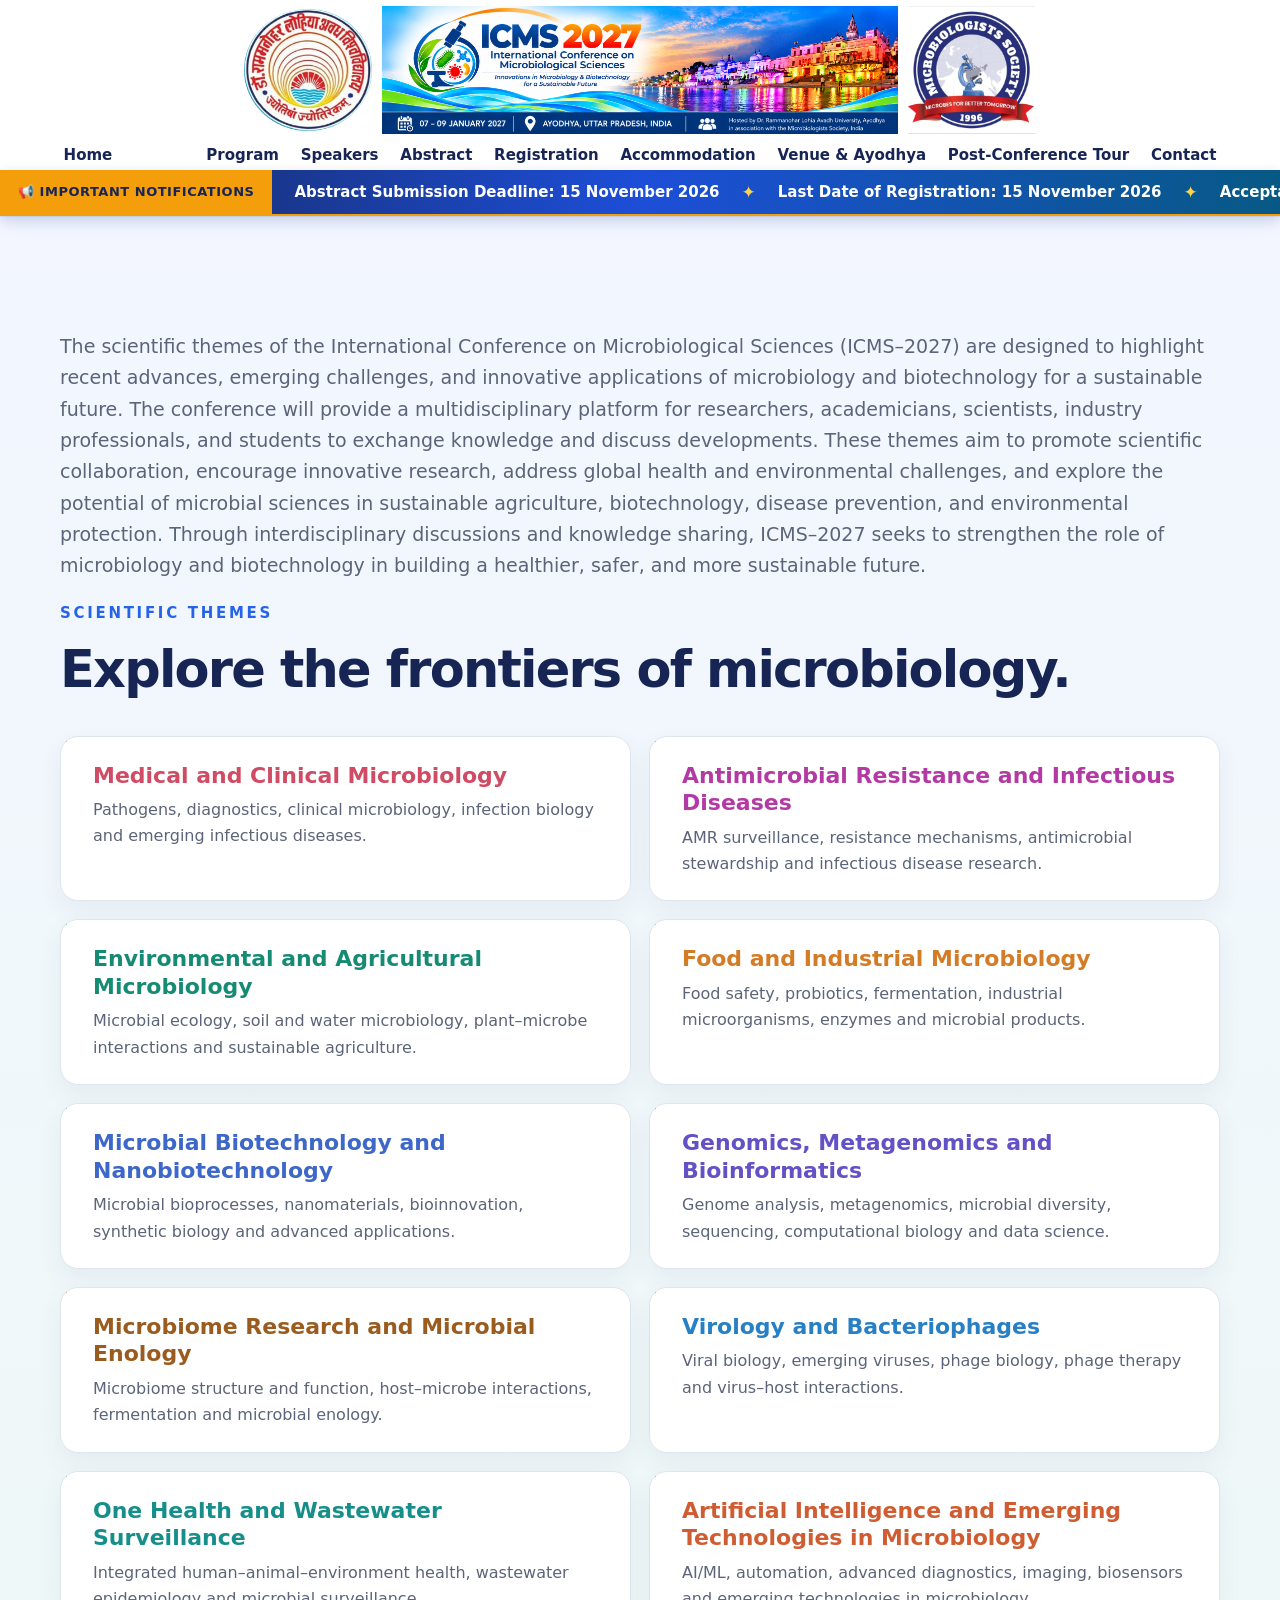
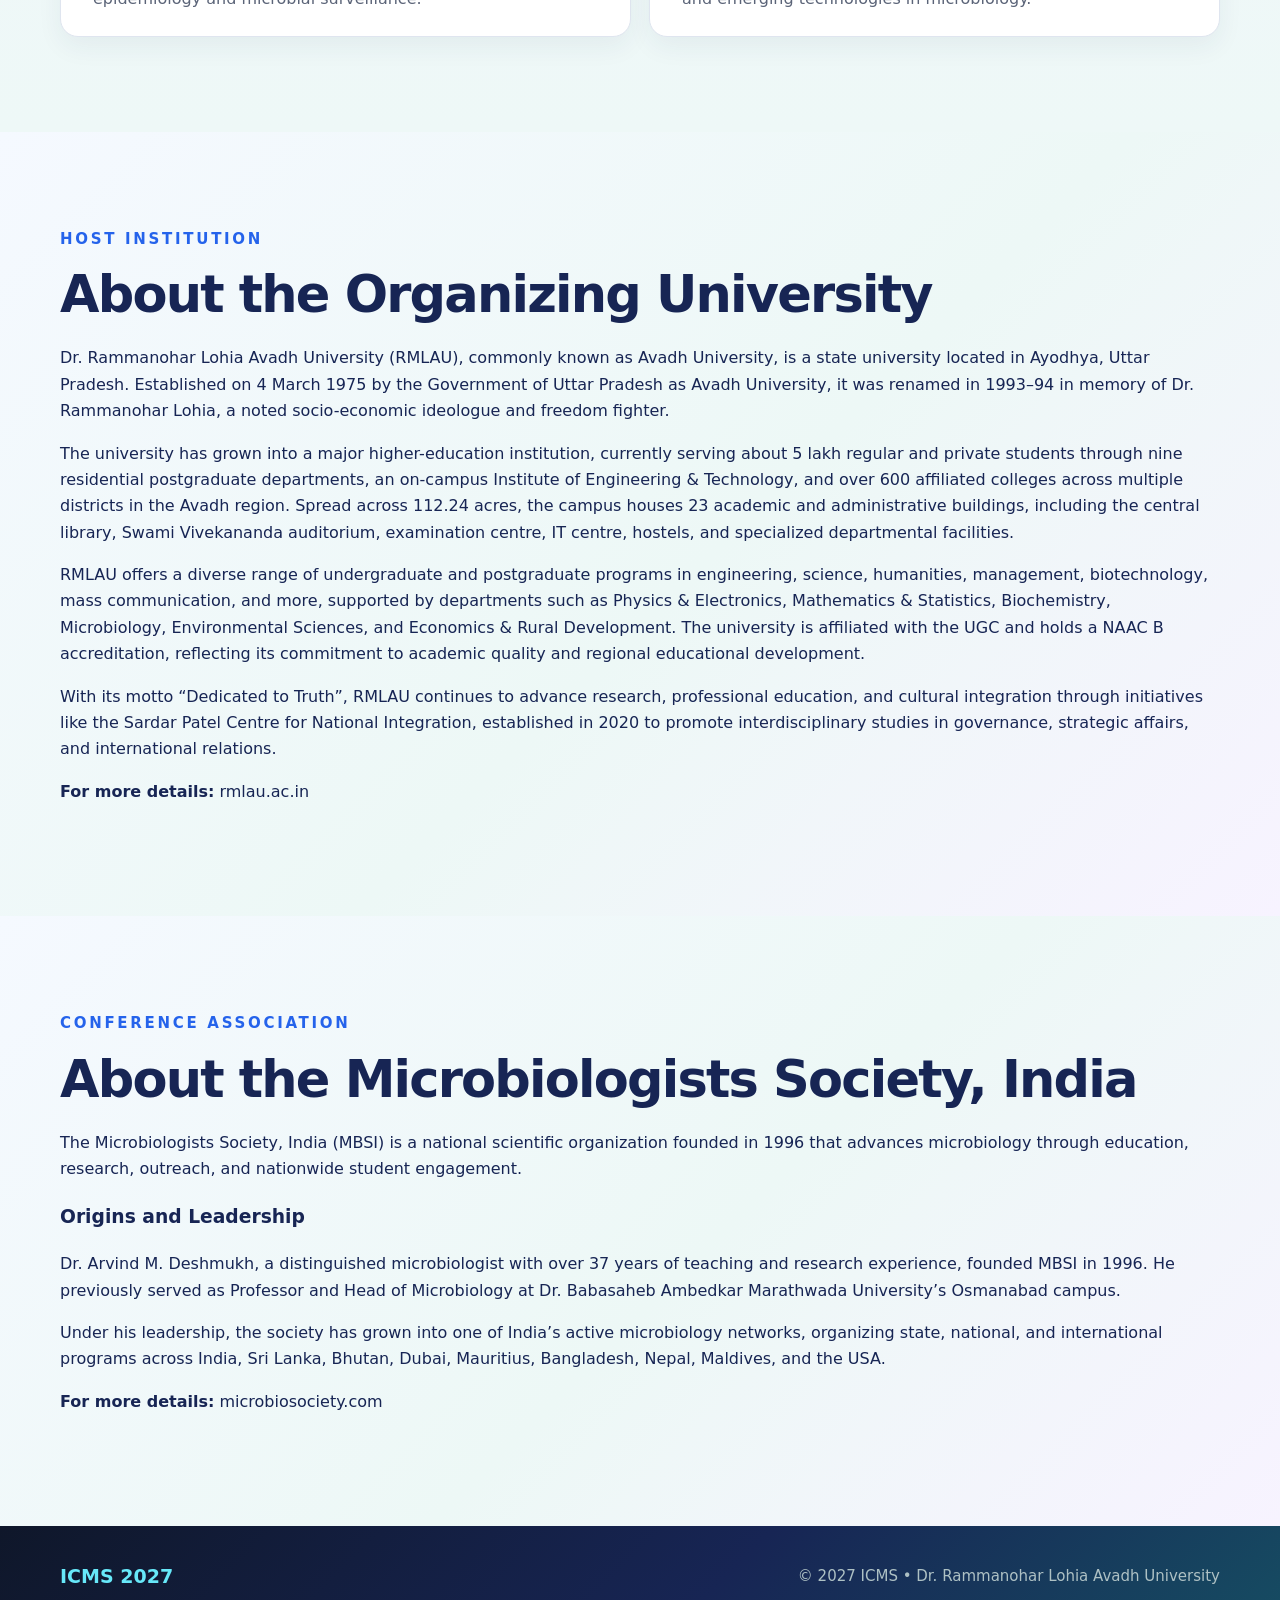
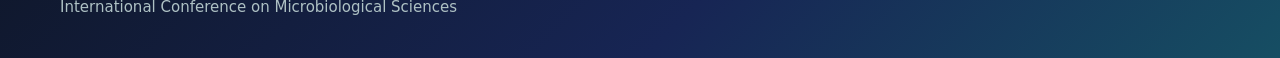
==== commit c641d4c5: "Add files via upload" ====
--- a/about.html
+++ b/about.html
@@ -132,6 +132,38 @@
 </div>
 </div>
 </section>
+
+<section class="section" id="organizing-university">
+  <div class="container">
+    <p class="section-label">HOST INSTITUTION</p>
+    <h2>About the Organizing University</h2>
+    <div class="theme-card">
+      <div class="theme-body">
+        <p>Dr. Rammanohar Lohia Avadh University (RMLAU), commonly known as Avadh University, is a state university located in Ayodhya, Uttar Pradesh. Established on 4 March 1975 by the Government of Uttar Pradesh as Avadh University, it was renamed in 1993–94 in memory of Dr. Rammanohar Lohia, a noted socio-economic ideologue and freedom fighter.</p>
+        <p>The university has grown into a major higher-education institution, currently serving about 5 lakh regular and private students through nine residential postgraduate departments, an on-campus Institute of Engineering &amp; Technology, and over 600 affiliated colleges across multiple districts in the Avadh region. Spread across 112.24 acres, the campus houses 23 academic and administrative buildings, including the central library, Swami Vivekananda auditorium, examination centre, IT centre, hostels, and specialized departmental facilities.</p>
+        <p>RMLAU offers a diverse range of undergraduate and postgraduate programs in engineering, science, humanities, management, biotechnology, mass communication, and more, supported by departments such as Physics &amp; Electronics, Mathematics &amp; Statistics, Biochemistry, Microbiology, Environmental Sciences, and Economics &amp; Rural Development. The university is affiliated with the UGC and holds a NAAC B accreditation, reflecting its commitment to academic quality and regional educational development.</p>
+        <p>With its motto “Dedicated to Truth”, RMLAU continues to advance research, professional education, and cultural integration through initiatives like the Sardar Patel Centre for National Integration, established in 2020 to promote interdisciplinary studies in governance, strategic affairs, and international relations.</p>
+        <p><strong>For more details:</strong> <a href="https://rmlau.ac.in" target="_blank" rel="noopener noreferrer">rmlau.ac.in</a></p>
+      </div>
+    </div>
+  </div>
+</section>
+<section class="section section-soft" id="microbiologists-society">
+  <div class="container">
+    <p class="section-label">CONFERENCE ASSOCIATION</p>
+    <h2>About the Microbiologists Society, India</h2>
+    <div class="theme-card">
+      <div class="theme-body">
+        <p>The Microbiologists Society, India (MBSI) is a national scientific organization founded in 1996 that advances microbiology through education, research, outreach, and nationwide student engagement.</p>
+        <h3>Origins and Leadership</h3>
+        <p>Dr. Arvind M. Deshmukh, a distinguished microbiologist with over 37 years of teaching and research experience, founded MBSI in 1996. He previously served as Professor and Head of Microbiology at Dr. Babasaheb Ambedkar Marathwada University’s Osmanabad campus.</p>
+        <p>Under his leadership, the society has grown into one of India’s active microbiology networks, organizing state, national, and international programs across India, Sri Lanka, Bhutan, Dubai, Mauritius, Bangladesh, Nepal, Maldives, and the USA.</p>
+        <p><strong>For more details:</strong> <a href="https://microbiosociety.com/" target="_blank" rel="noopener noreferrer">microbiosociety.com</a></p>
+      </div>
+    </div>
+  </div>
+</section>
+
 </main>
 <footer>
   <div class="container footer-inner">
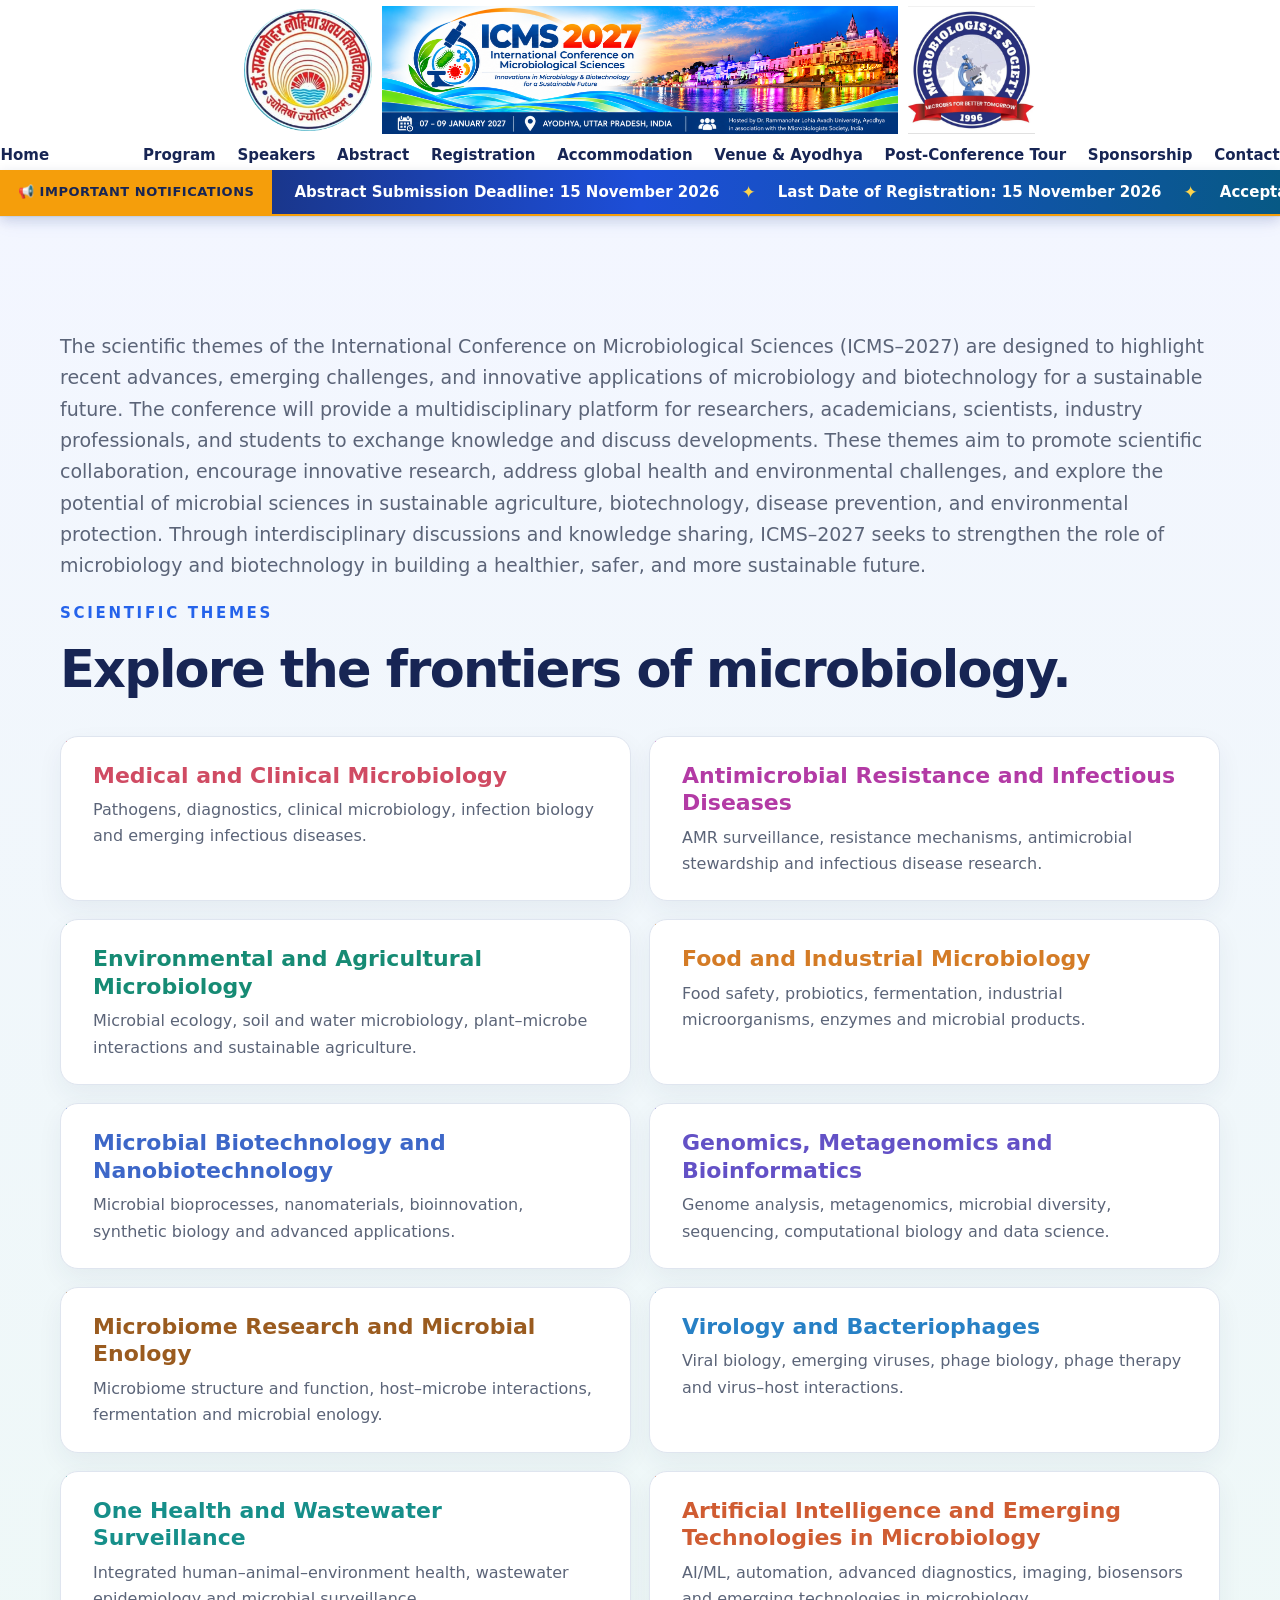
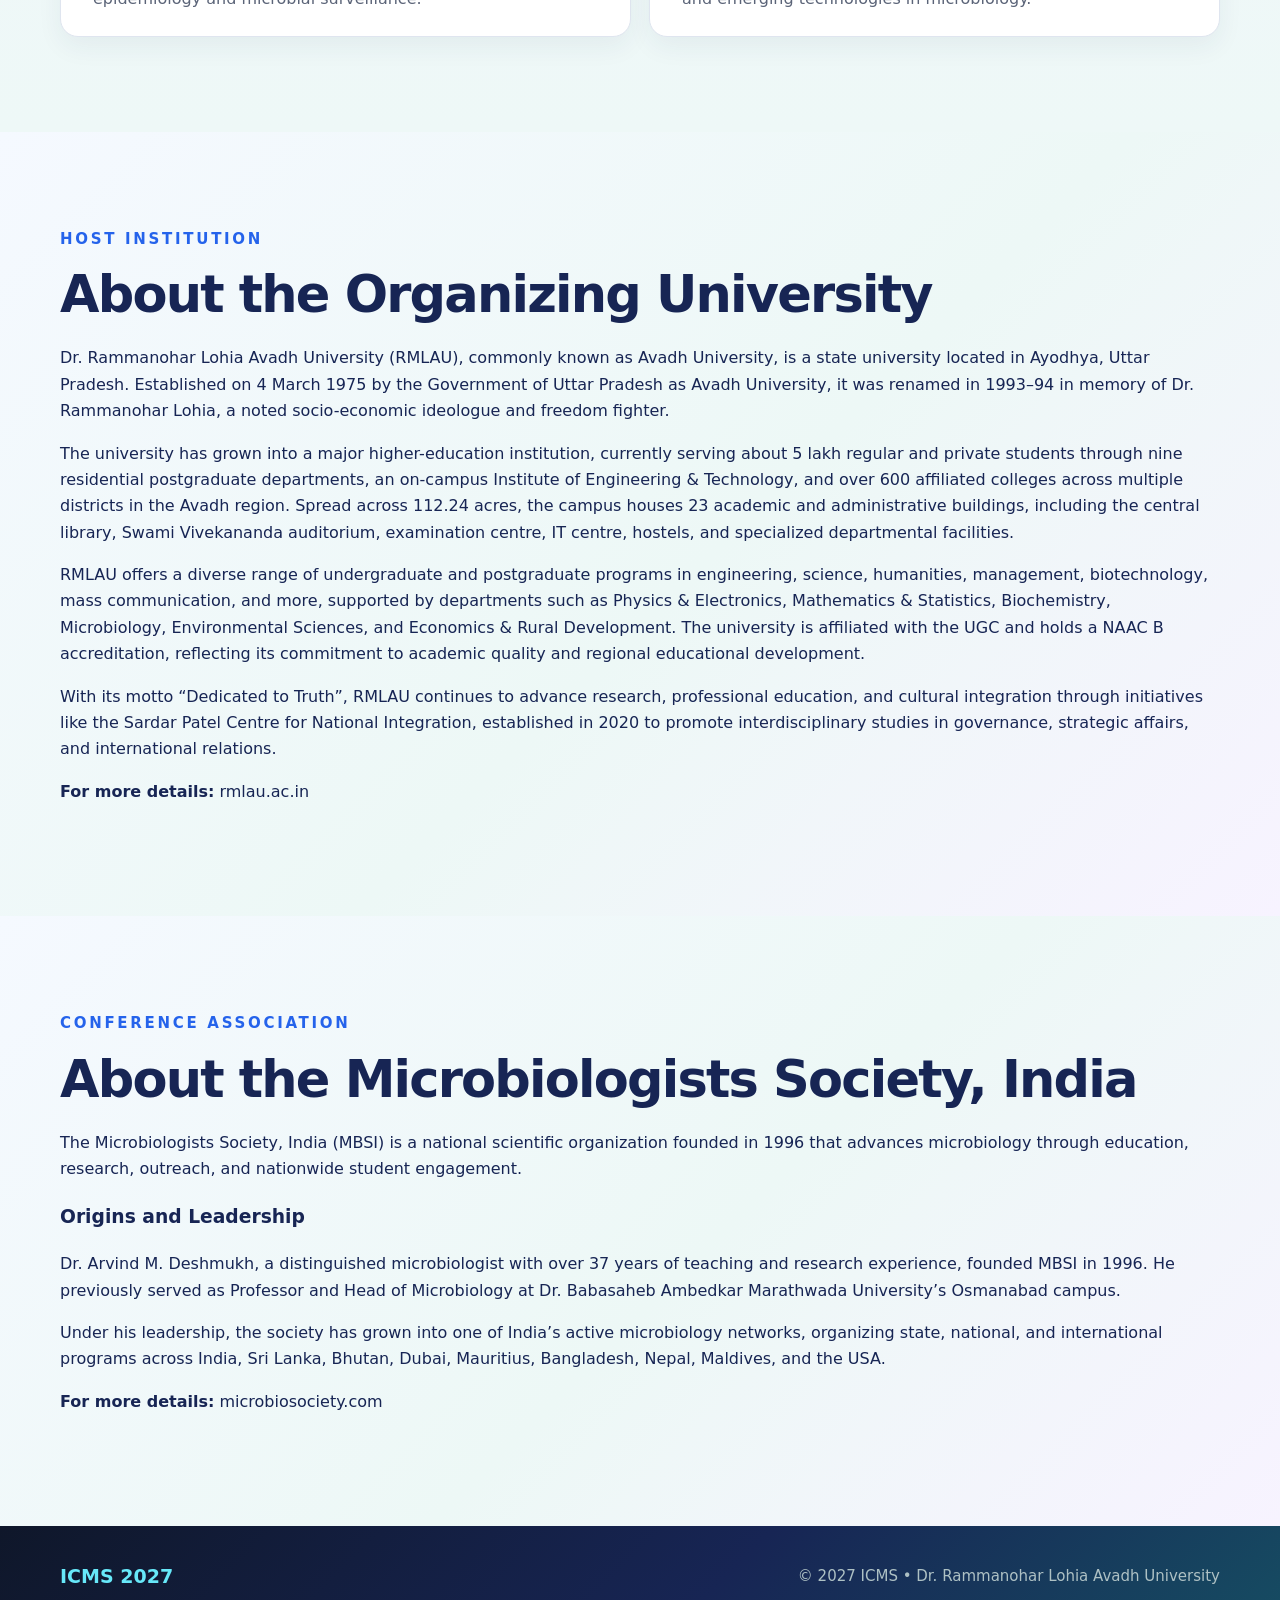
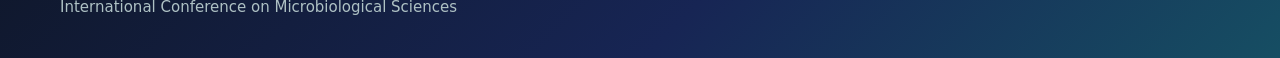
==== commit 19f017fd: "Add files via upload" ====
--- a/about.html
+++ b/about.html
@@ -32,6 +32,7 @@
       <a href="accommodation.html">Accommodation</a>
       <a href="venue.html">Venue &amp; Ayodhya</a>
       <a href="tour.html">Post-Conference Tour</a>
+      <a href="sponsorship.html">Sponsorship</a>
       <a href="contact.html">Contact</a>
     </nav>
   </div>
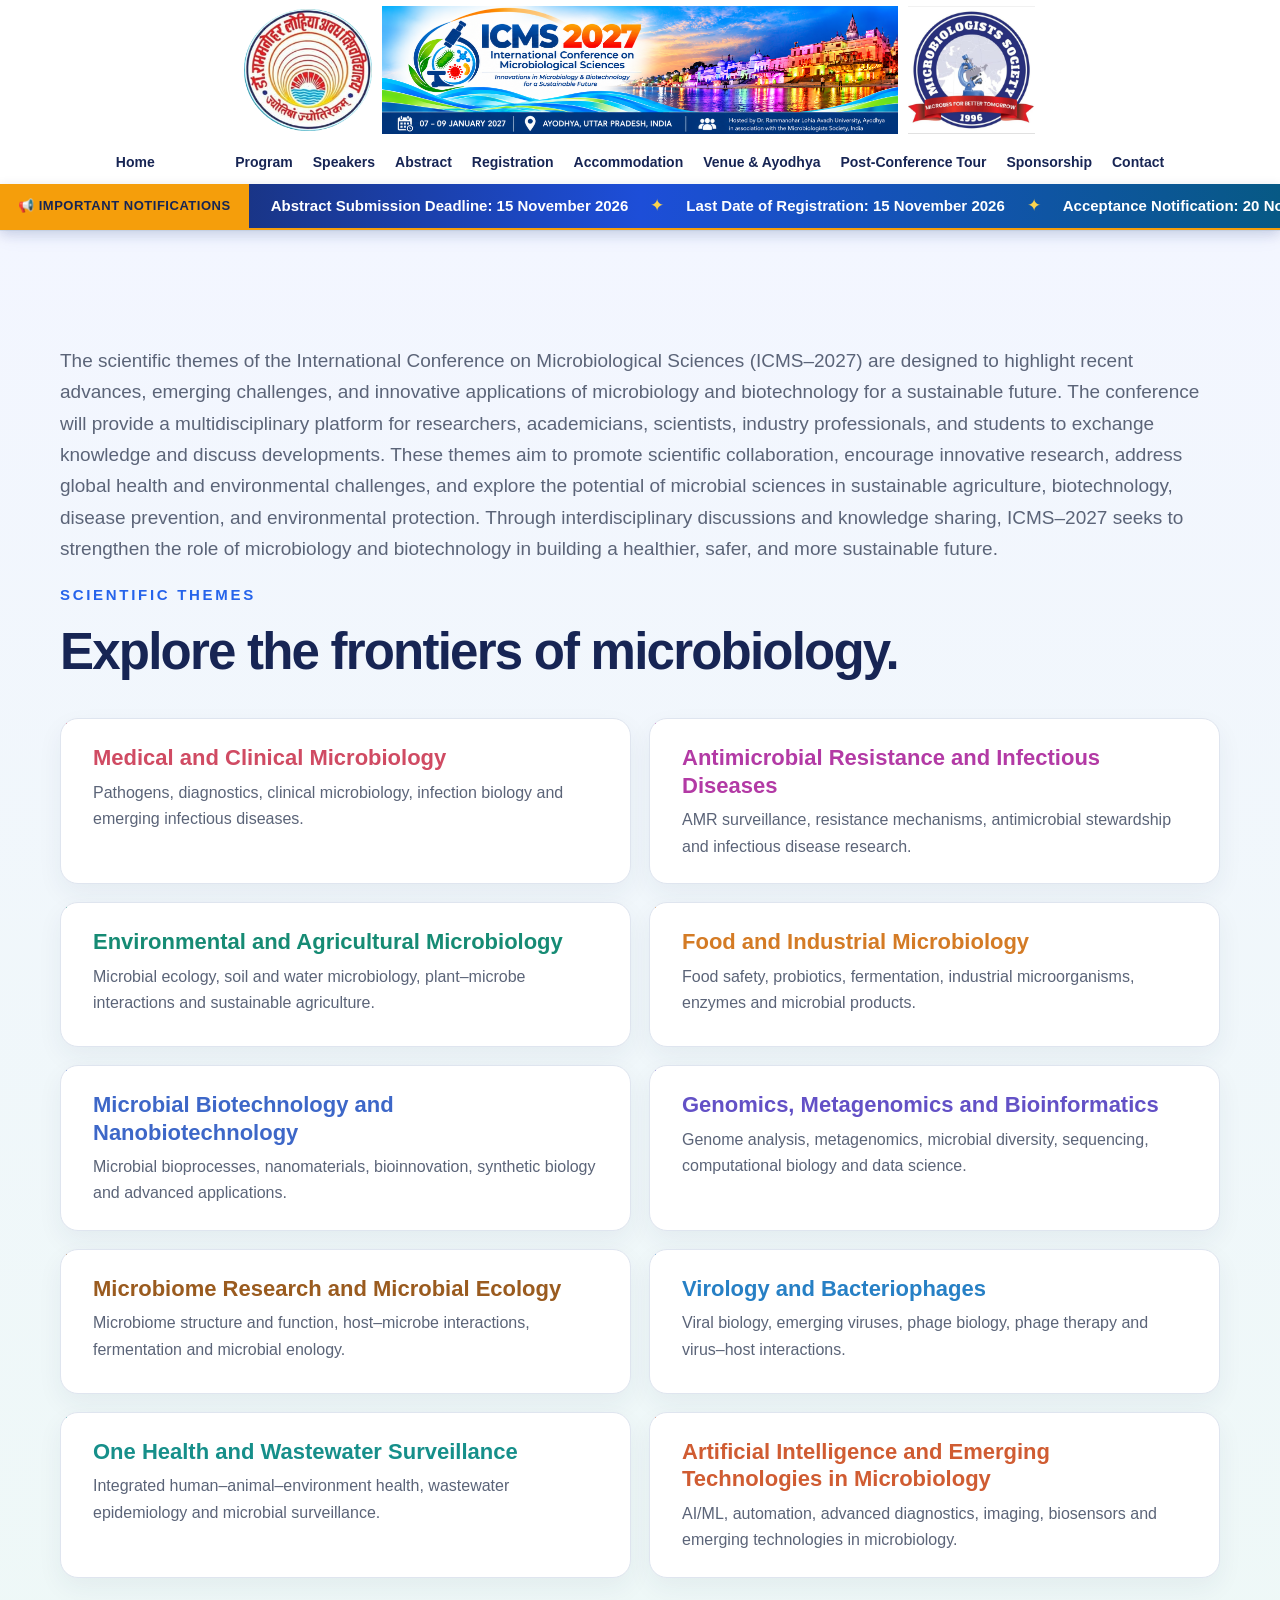
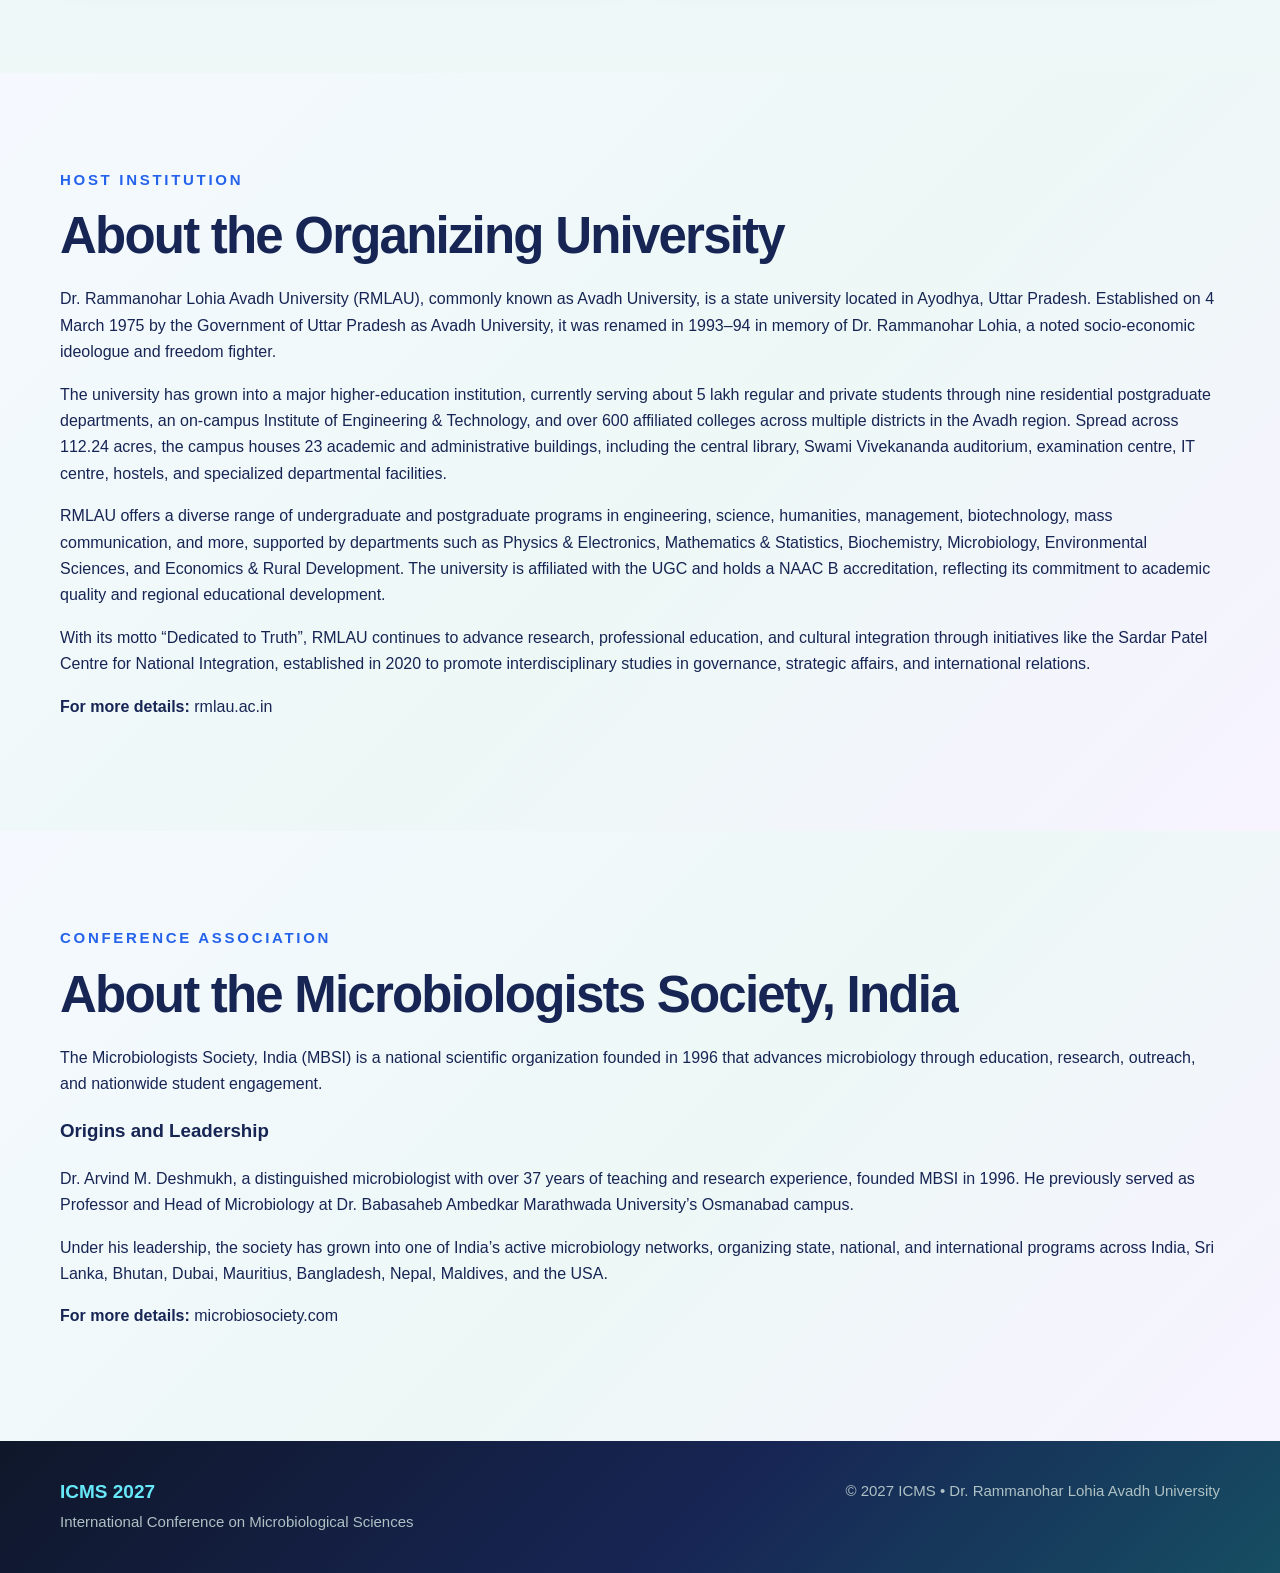
==== commit 13faa427: "Add files via upload" ====
--- a/about.html
+++ b/about.html
@@ -21,8 +21,9 @@
     </a>
   </div>
   <div class="nav-row">
-    <button class="menu-toggle" aria-label="Open menu" aria-expanded="false">☰</button>
+  <button class="menu-toggle" aria-label="Open menu" aria-expanded="false">☰</button>
     <nav class="nav">
+      
       <a href="index.html">Home</a>
       <a href="about.html" class="active">About</a>
       <a href="programme.html">Program</a>
@@ -119,7 +120,7 @@
 <div class="theme-body"><h3>Genomics, Metagenomics and Bioinformatics</h3><p>Genome analysis, metagenomics, microbial diversity, sequencing, computational biology and data science.</p></div>
 </article>
 <article class="theme-card">
-<div class="theme-body"><h3>Microbiome Research and Microbial Enology</h3><p>Microbiome structure and function, host–microbe interactions, fermentation and microbial enology.</p></div>
+<div class="theme-body"><h3>Microbiome Research and Microbial Ecology</h3><p>Microbiome structure and function, host–microbe interactions, fermentation and microbial enology.</p></div>
 </article>
 <article class="theme-card">
 <div class="theme-body"><h3>Virology and Bacteriophages</h3><p>Viral biology, emerging viruses, phage biology, phage therapy and virus–host interactions.</p></div>
--- a/style.css
+++ b/style.css
@@ -834,3 +834,77 @@
 
 /* Post-Conference Tour homepage promotion */
 .post-tour-promo{background:linear-gradient(135deg,#f0faf8,#fff8e9);padding:48px 0}.post-tour-promo-grid{display:grid;grid-template-columns:1fr minmax(260px,390px);align-items:center;gap:32px}.post-tour-promo h2{margin:.2em 0;color:var(--ink);font-size:clamp(1.7rem,3vw,2.5rem);line-height:1.2}.post-tour-promo p{color:var(--muted)}.post-tour-promo .post-tour-fee{color:var(--ink)}.post-tour-promo-grid>a img{display:block;width:100%;height:auto;max-height:430px;object-fit:cover;object-position:top;border-radius:14px;box-shadow:0 10px 28px rgba(16,35,58,.14)}@media(max-width:700px){.post-tour-promo-grid{grid-template-columns:1fr}.post-tour-promo-grid>a{max-width:400px;margin:auto}}
+
+
+
+/* Uniform navigation bar sizing across every ICMS-2027 page */
+.icms-banner-site-header .nav-row{
+  min-height:44px;
+  padding:0 14px;
+  box-sizing:border-box;
+}
+.icms-banner-site-header .nav-row .nav{
+  align-items:center;
+  justify-content:center;
+  flex-wrap:nowrap;
+  gap:clamp(8px,1.25vw,18px);
+  font-size:14px;
+  line-height:1.2;
+}
+.icms-banner-site-header .nav-row .nav a{
+  display:inline-flex;
+  align-items:center;
+  justify-content:center;
+  white-space:nowrap;
+  min-height:36px;
+  padding:8px 2px;
+  box-sizing:border-box;
+}
+@media(max-width:900px){
+  .icms-banner-site-header .nav-row{min-height:44px;padding:0 10px}
+  .icms-banner-site-header .nav-row .nav{gap:12px}
+}
+@media(max-width:850px){
+  .icms-banner-site-header .nav-row{min-height:40px}
+  .icms-banner-site-header .nav-row .nav{
+    align-items:stretch;
+    flex-wrap:nowrap;
+    gap:12px;
+    font-size:15px;
+  }
+  .icms-banner-site-header .nav-row .nav a{
+    justify-content:flex-start;
+    min-height:0;
+    padding:4px 0;
+  }
+}
+
+
+/* Cross-browser compatibility layer: graceful fallbacks for older browsers */
+html { -webkit-text-size-adjust: 100%; -ms-text-size-adjust: 100%; }
+body { font-family: Inter, "Segoe UI", Roboto, Helvetica, Arial, sans-serif; }
+.site-header { position: -webkit-sticky; position: sticky; }
+/* Fallbacks for CSS functions unsupported by older browsers */
+.container { width: 92%; max-width: 1160px; }
+.hero h1 { font-size: 56px; }
+h2 { font-size: 42px; }
+@supports (font-size: clamp(1rem, 2vw, 3rem)) {
+  .hero h1 { font-size: clamp(43px, 5vw, 73px); }
+  h2 { font-size: clamp(33px, 4vw, 51px); }
+}
+/* Prefixes and graceful degradation for visual effects */
+.site-header { -webkit-backdrop-filter: blur(12px); backdrop-filter: blur(12px); }
+.btn-primary { -webkit-transition: -webkit-transform .2s ease; transition: transform .2s ease; }
+.card, .speaker { -webkit-transition: -webkit-transform .2s ease, box-shadow .2s ease; transition: transform .2s ease, box-shadow .2s ease; }
+img { -ms-interpolation-mode: bicubic; }
+button, input, select, textarea { font: inherit; }
+button { cursor: pointer; }
+/* Flexbox/grid layouts fall back cleanly on narrow screens */
+@media (max-width: 850px) {
+  .nav { width: 100%; }
+  .nav-wrap { -ms-flex-wrap: wrap; flex-wrap: wrap; }
+}
+@media (max-width: 560px) {
+  .hero h1 { font-size: 46px; }
+  .container { width: 92%; }
+}
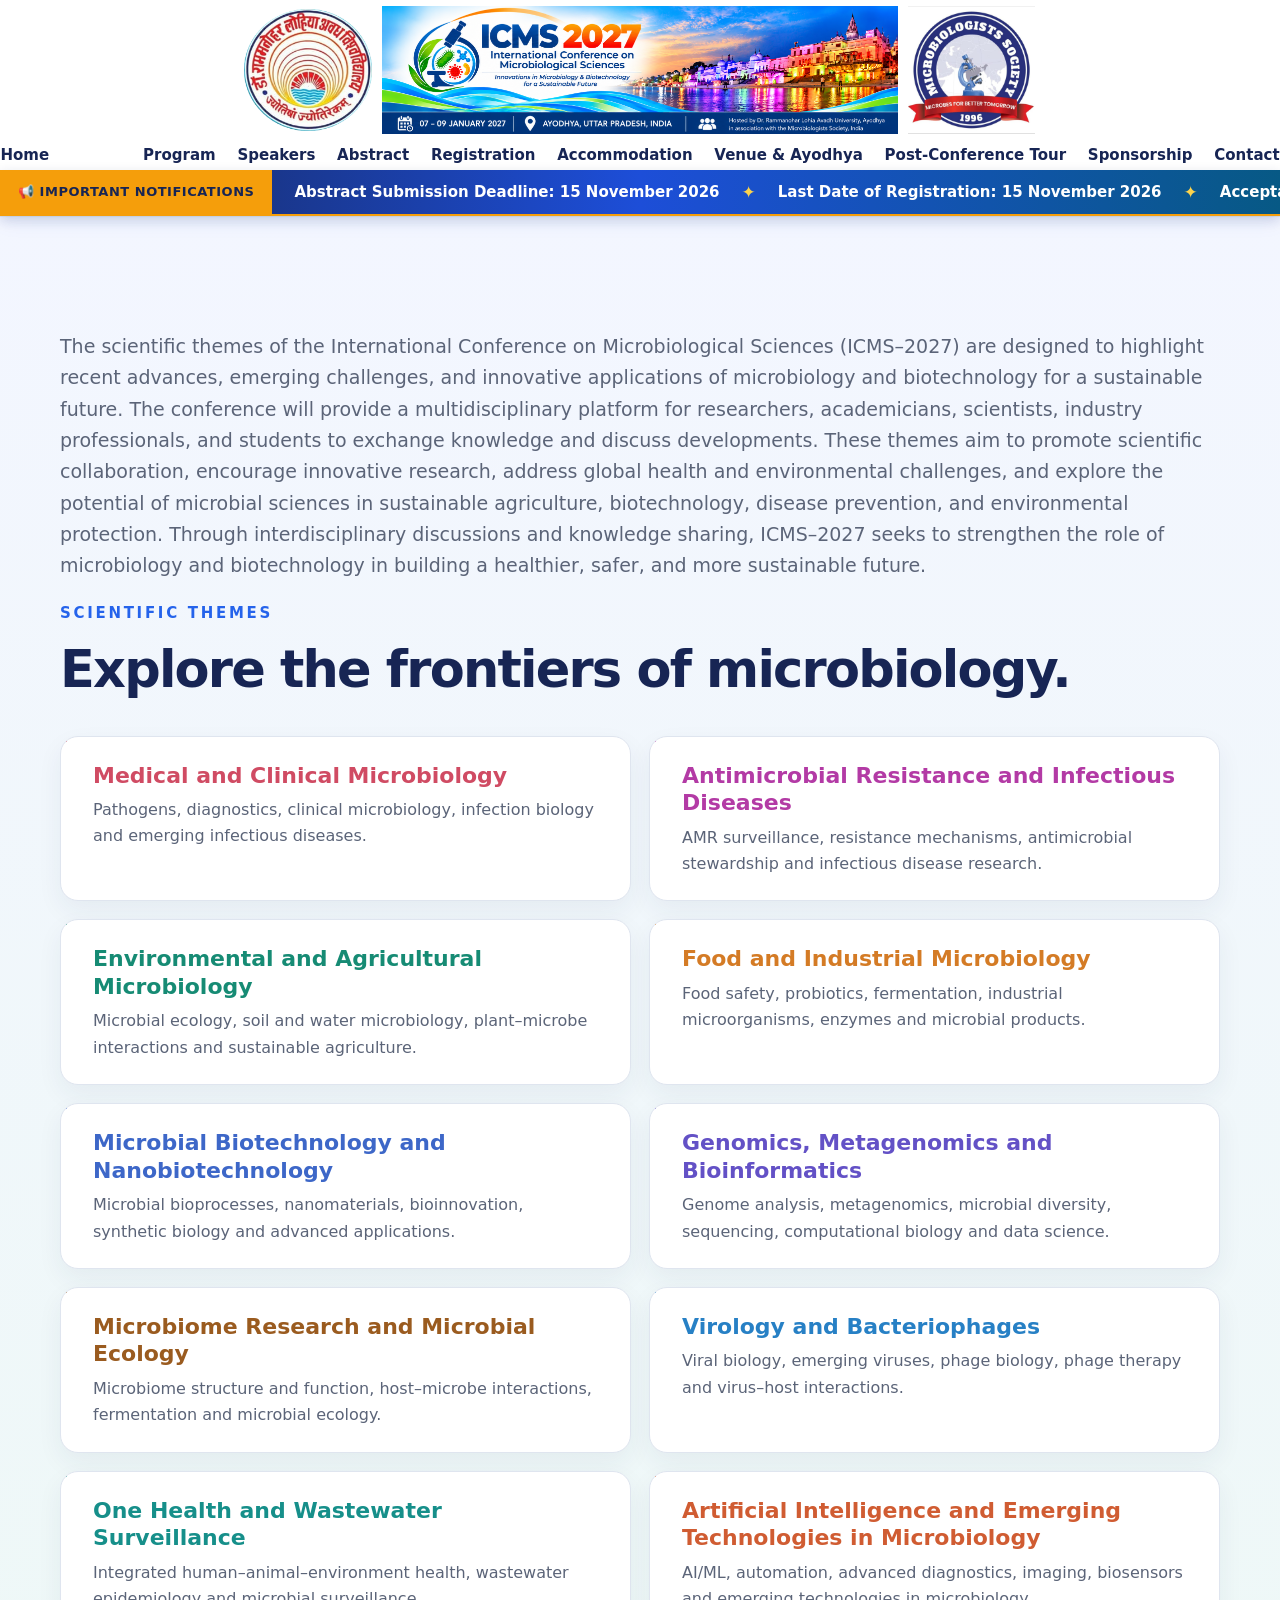
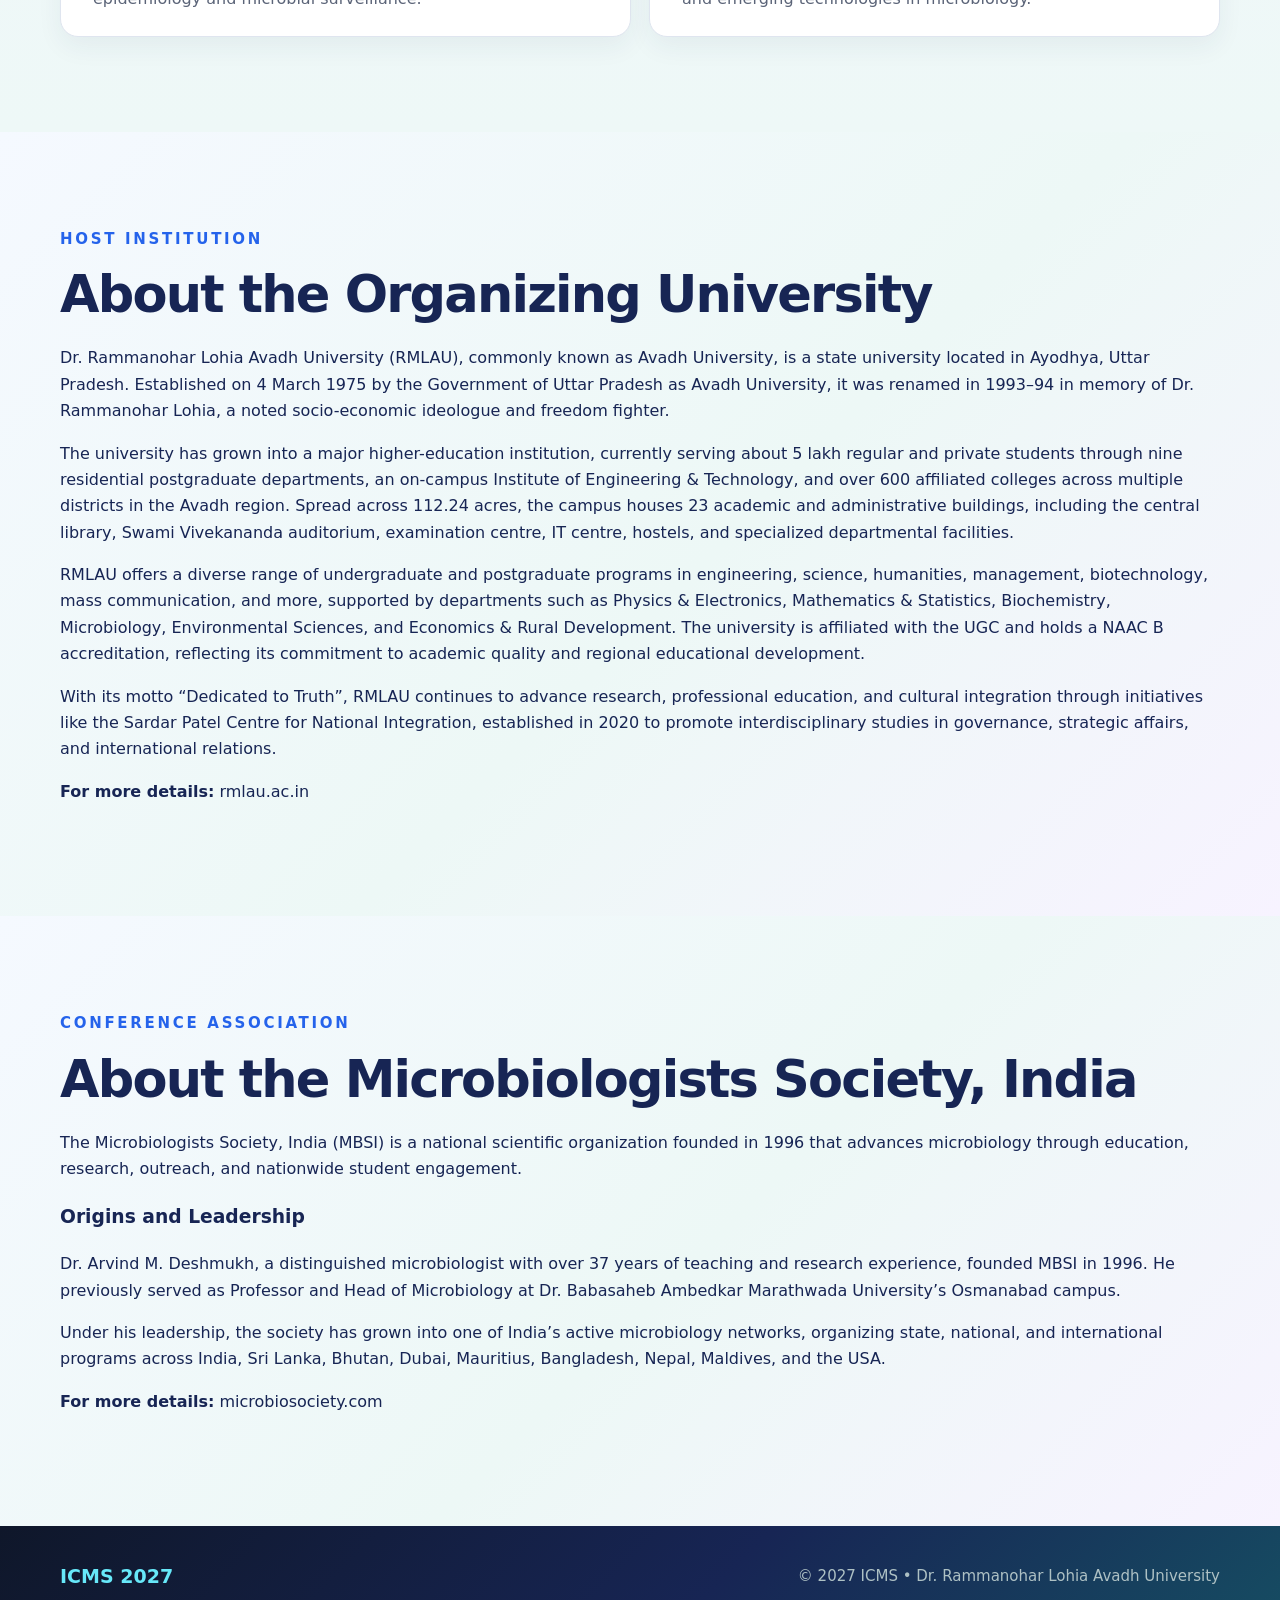
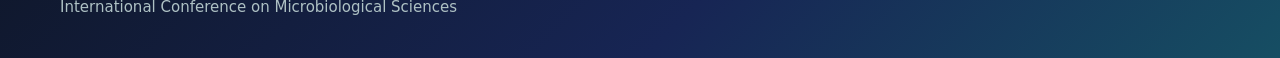
==== commit 24612f3b: "Update about.html" ====
--- a/about.html
+++ b/about.html
@@ -120,7 +120,7 @@
 <div class="theme-body"><h3>Genomics, Metagenomics and Bioinformatics</h3><p>Genome analysis, metagenomics, microbial diversity, sequencing, computational biology and data science.</p></div>
 </article>
 <article class="theme-card">
-<div class="theme-body"><h3>Microbiome Research and Microbial Ecology</h3><p>Microbiome structure and function, host–microbe interactions, fermentation and microbial enology.</p></div>
+<div class="theme-body"><h3>Microbiome Research and Microbial Ecology</h3><p>Microbiome structure and function, host–microbe interactions, fermentation and microbial ecology.</p></div>
 </article>
 <article class="theme-card">
 <div class="theme-body"><h3>Virology and Bacteriophages</h3><p>Viral biology, emerging viruses, phage biology, phage therapy and virus–host interactions.</p></div>
--- a/style.css
+++ b/style.css
@@ -834,77 +834,3 @@
 
 /* Post-Conference Tour homepage promotion */
 .post-tour-promo{background:linear-gradient(135deg,#f0faf8,#fff8e9);padding:48px 0}.post-tour-promo-grid{display:grid;grid-template-columns:1fr minmax(260px,390px);align-items:center;gap:32px}.post-tour-promo h2{margin:.2em 0;color:var(--ink);font-size:clamp(1.7rem,3vw,2.5rem);line-height:1.2}.post-tour-promo p{color:var(--muted)}.post-tour-promo .post-tour-fee{color:var(--ink)}.post-tour-promo-grid>a img{display:block;width:100%;height:auto;max-height:430px;object-fit:cover;object-position:top;border-radius:14px;box-shadow:0 10px 28px rgba(16,35,58,.14)}@media(max-width:700px){.post-tour-promo-grid{grid-template-columns:1fr}.post-tour-promo-grid>a{max-width:400px;margin:auto}}
-
-
-
-/* Uniform navigation bar sizing across every ICMS-2027 page */
-.icms-banner-site-header .nav-row{
-  min-height:44px;
-  padding:0 14px;
-  box-sizing:border-box;
-}
-.icms-banner-site-header .nav-row .nav{
-  align-items:center;
-  justify-content:center;
-  flex-wrap:nowrap;
-  gap:clamp(8px,1.25vw,18px);
-  font-size:14px;
-  line-height:1.2;
-}
-.icms-banner-site-header .nav-row .nav a{
-  display:inline-flex;
-  align-items:center;
-  justify-content:center;
-  white-space:nowrap;
-  min-height:36px;
-  padding:8px 2px;
-  box-sizing:border-box;
-}
-@media(max-width:900px){
-  .icms-banner-site-header .nav-row{min-height:44px;padding:0 10px}
-  .icms-banner-site-header .nav-row .nav{gap:12px}
-}
-@media(max-width:850px){
-  .icms-banner-site-header .nav-row{min-height:40px}
-  .icms-banner-site-header .nav-row .nav{
-    align-items:stretch;
-    flex-wrap:nowrap;
-    gap:12px;
-    font-size:15px;
-  }
-  .icms-banner-site-header .nav-row .nav a{
-    justify-content:flex-start;
-    min-height:0;
-    padding:4px 0;
-  }
-}
-
-
-/* Cross-browser compatibility layer: graceful fallbacks for older browsers */
-html { -webkit-text-size-adjust: 100%; -ms-text-size-adjust: 100%; }
-body { font-family: Inter, "Segoe UI", Roboto, Helvetica, Arial, sans-serif; }
-.site-header { position: -webkit-sticky; position: sticky; }
-/* Fallbacks for CSS functions unsupported by older browsers */
-.container { width: 92%; max-width: 1160px; }
-.hero h1 { font-size: 56px; }
-h2 { font-size: 42px; }
-@supports (font-size: clamp(1rem, 2vw, 3rem)) {
-  .hero h1 { font-size: clamp(43px, 5vw, 73px); }
-  h2 { font-size: clamp(33px, 4vw, 51px); }
-}
-/* Prefixes and graceful degradation for visual effects */
-.site-header { -webkit-backdrop-filter: blur(12px); backdrop-filter: blur(12px); }
-.btn-primary { -webkit-transition: -webkit-transform .2s ease; transition: transform .2s ease; }
-.card, .speaker { -webkit-transition: -webkit-transform .2s ease, box-shadow .2s ease; transition: transform .2s ease, box-shadow .2s ease; }
-img { -ms-interpolation-mode: bicubic; }
-button, input, select, textarea { font: inherit; }
-button { cursor: pointer; }
-/* Flexbox/grid layouts fall back cleanly on narrow screens */
-@media (max-width: 850px) {
-  .nav { width: 100%; }
-  .nav-wrap { -ms-flex-wrap: wrap; flex-wrap: wrap; }
-}
-@media (max-width: 560px) {
-  .hero h1 { font-size: 46px; }
-  .container { width: 92%; }
-}
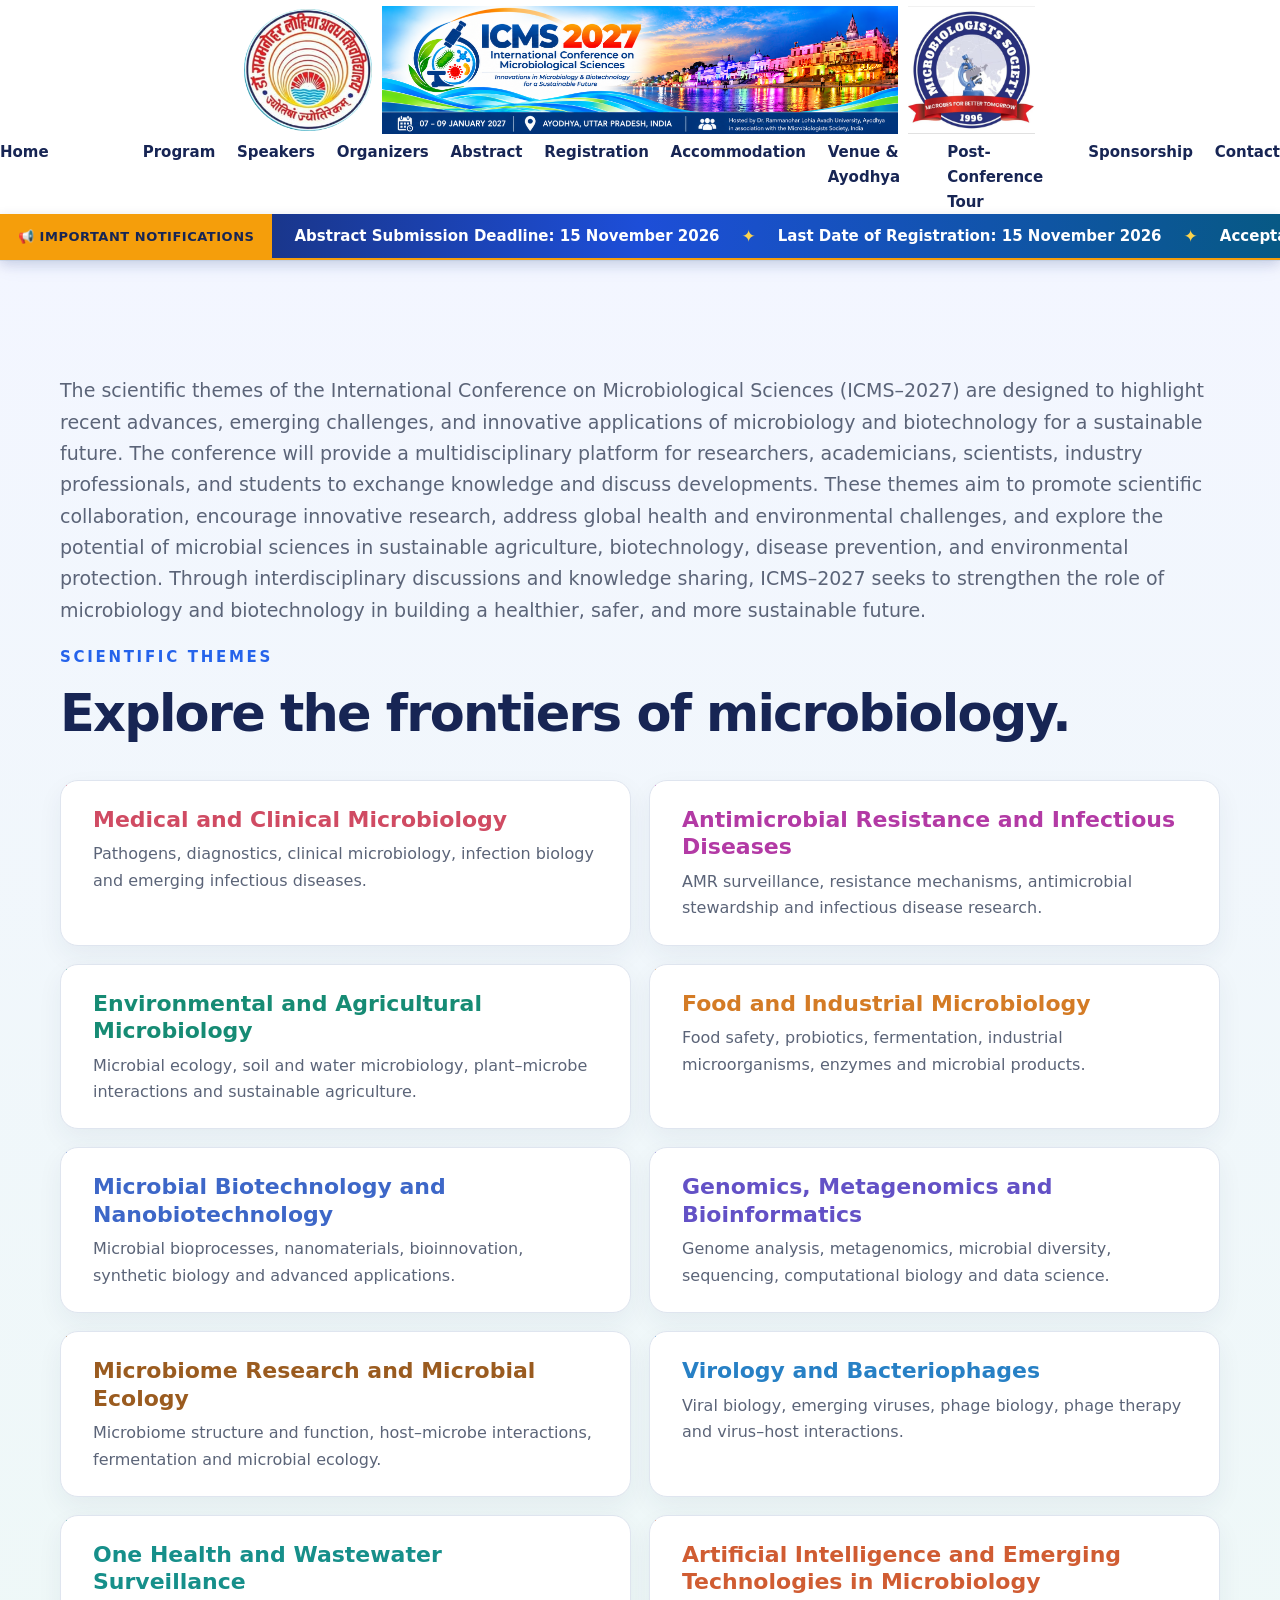
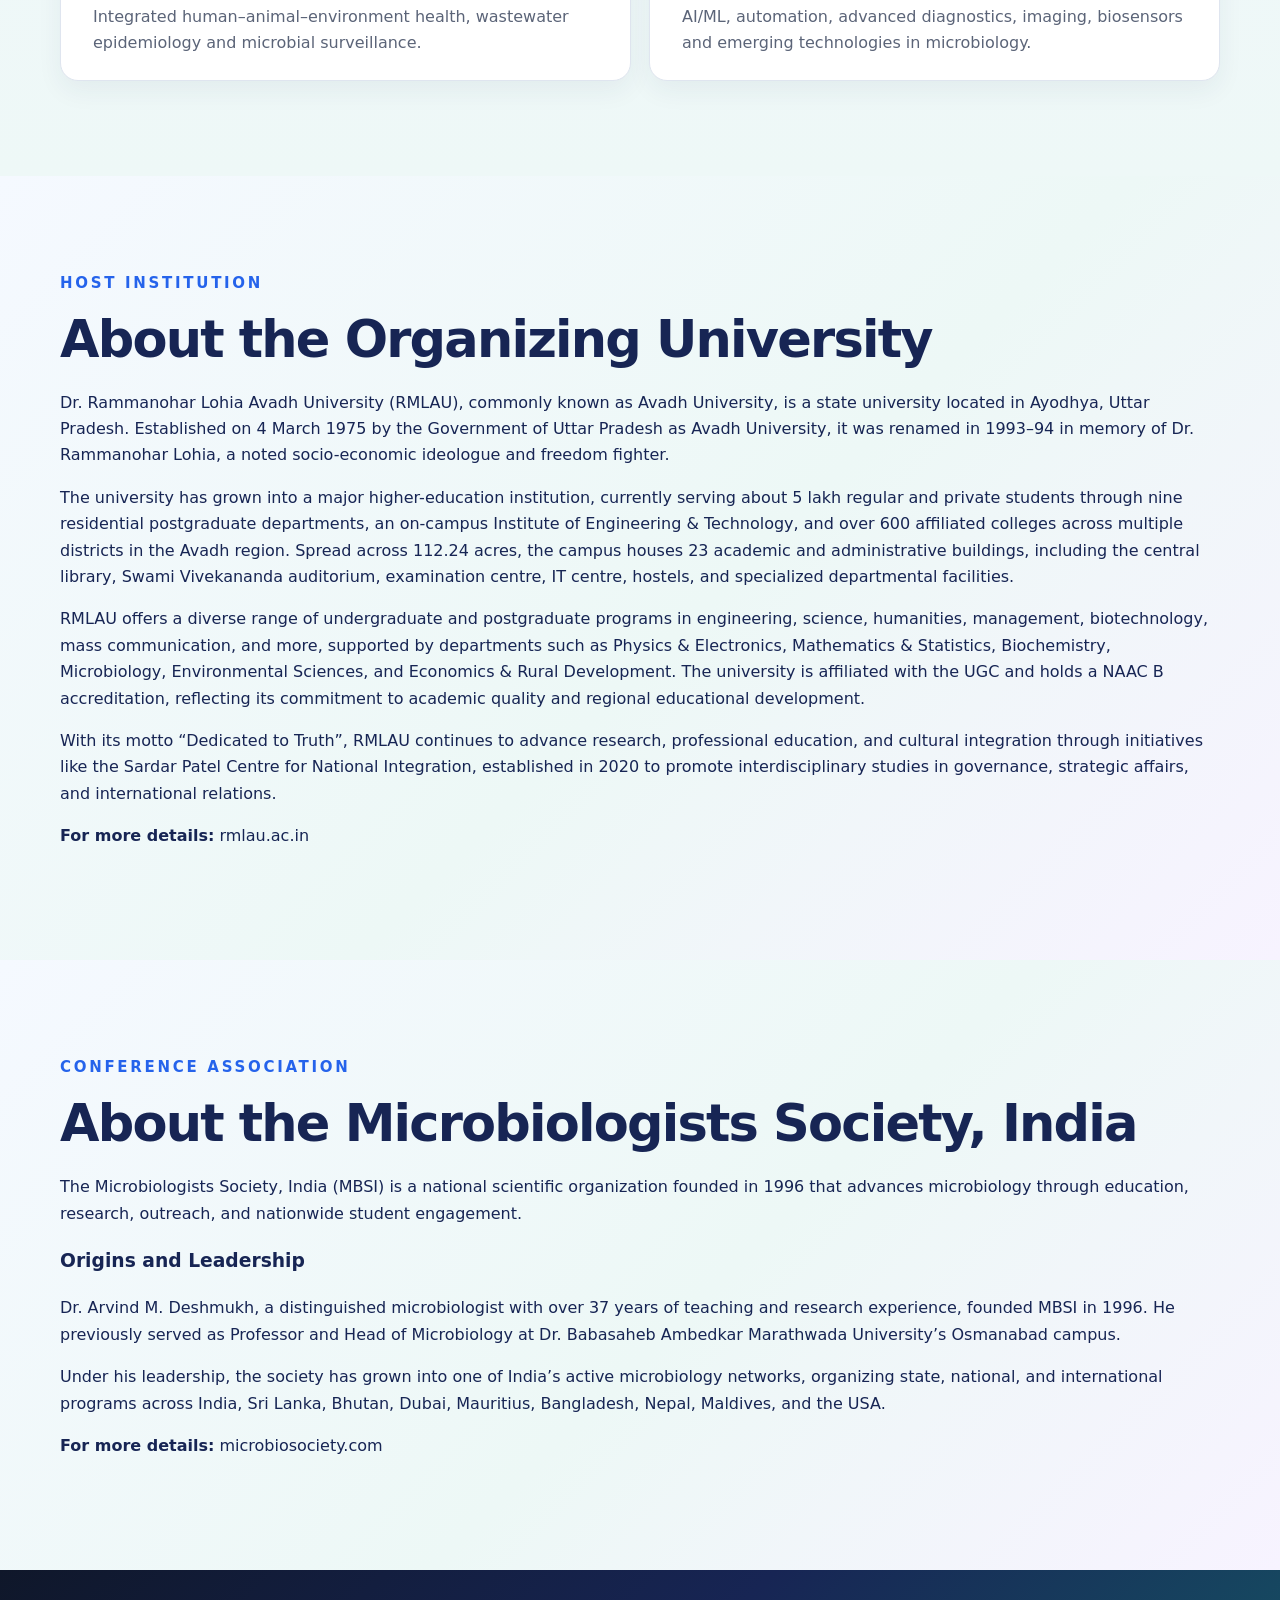
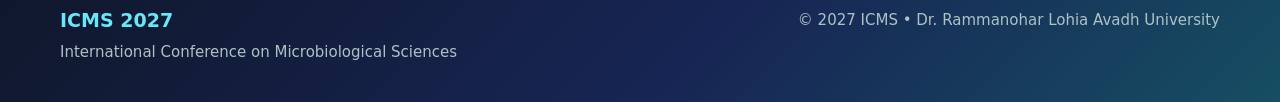
==== commit 300753f6: "Add files via upload" ====
--- a/about.html
+++ b/about.html
@@ -28,6 +28,7 @@
       <a href="about.html" class="active">About</a>
       <a href="programme.html">Program</a>
       <a href="speakers.html">Speakers</a>
+      <a href="organizers.html">Organizers</a>
       <a href="abstract.html">Abstract</a>
       <a href="registration.html">Registration</a>
       <a href="accommodation.html">Accommodation</a>
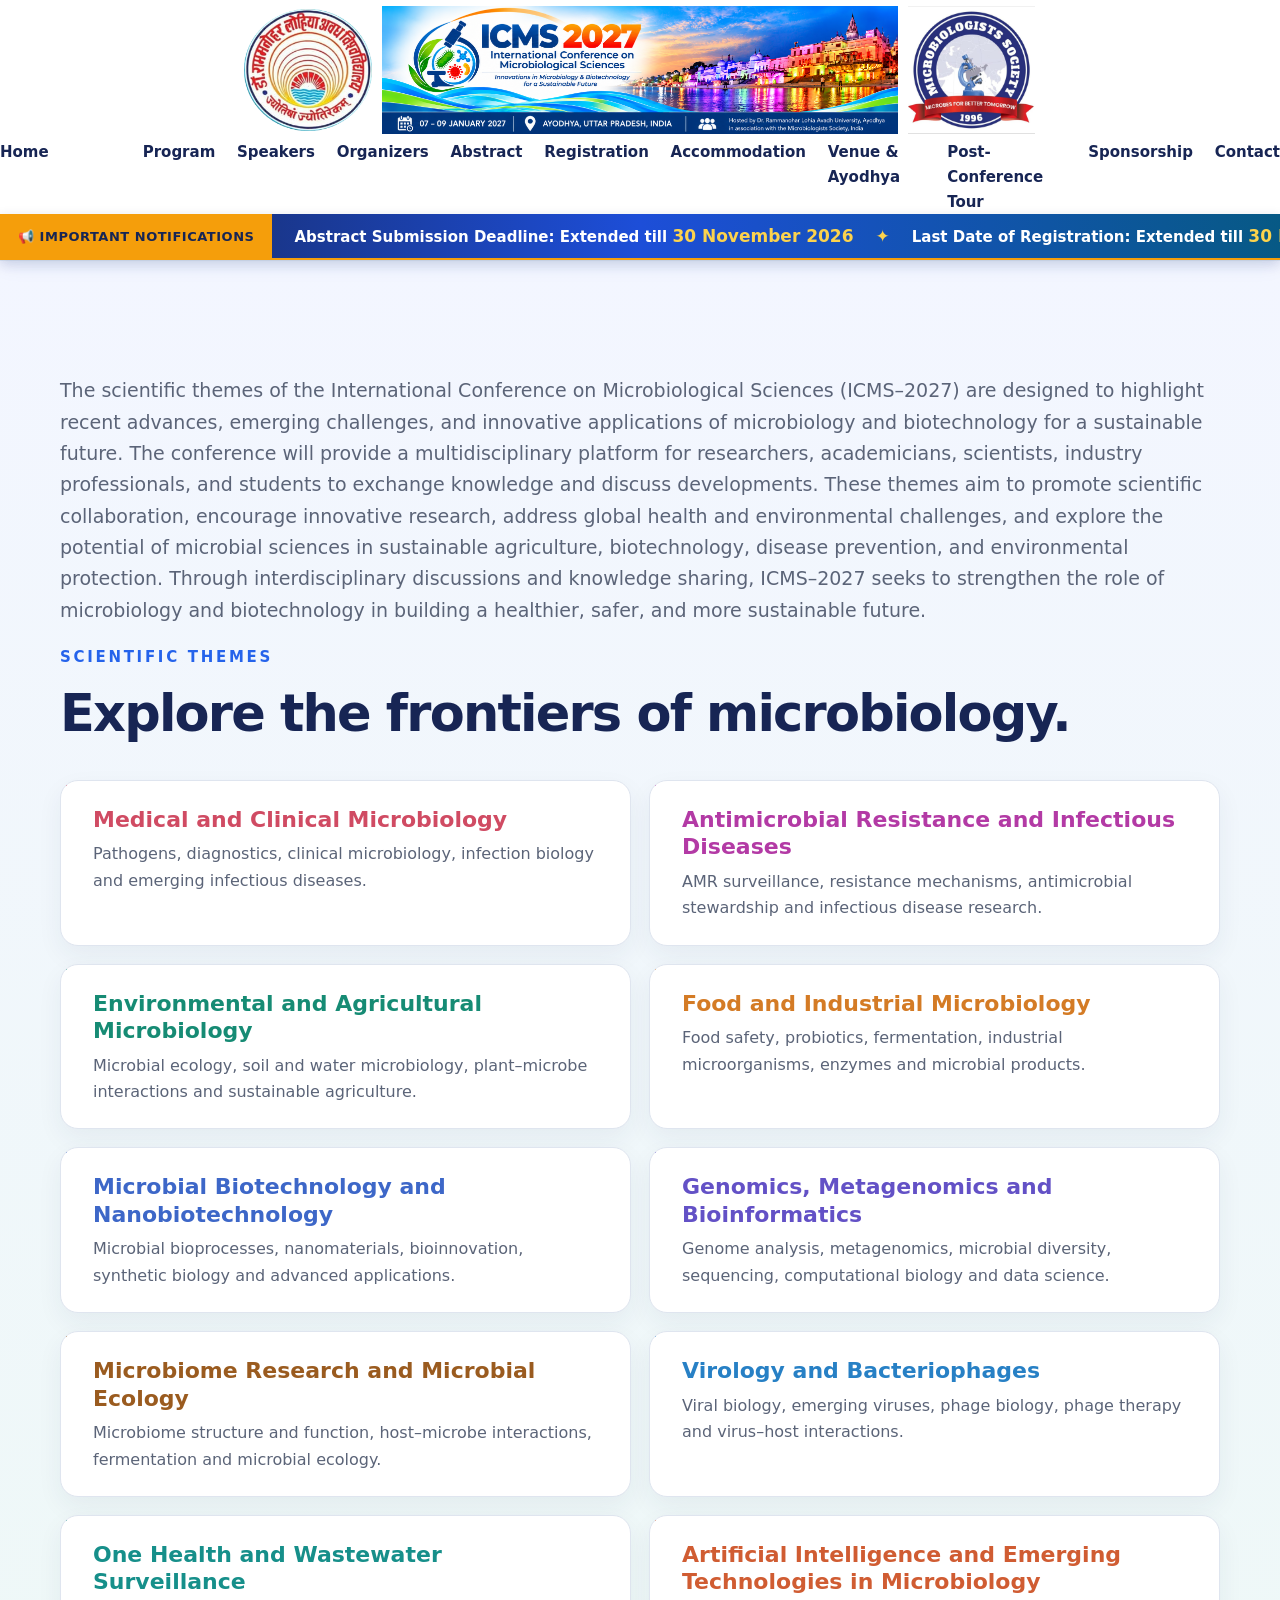
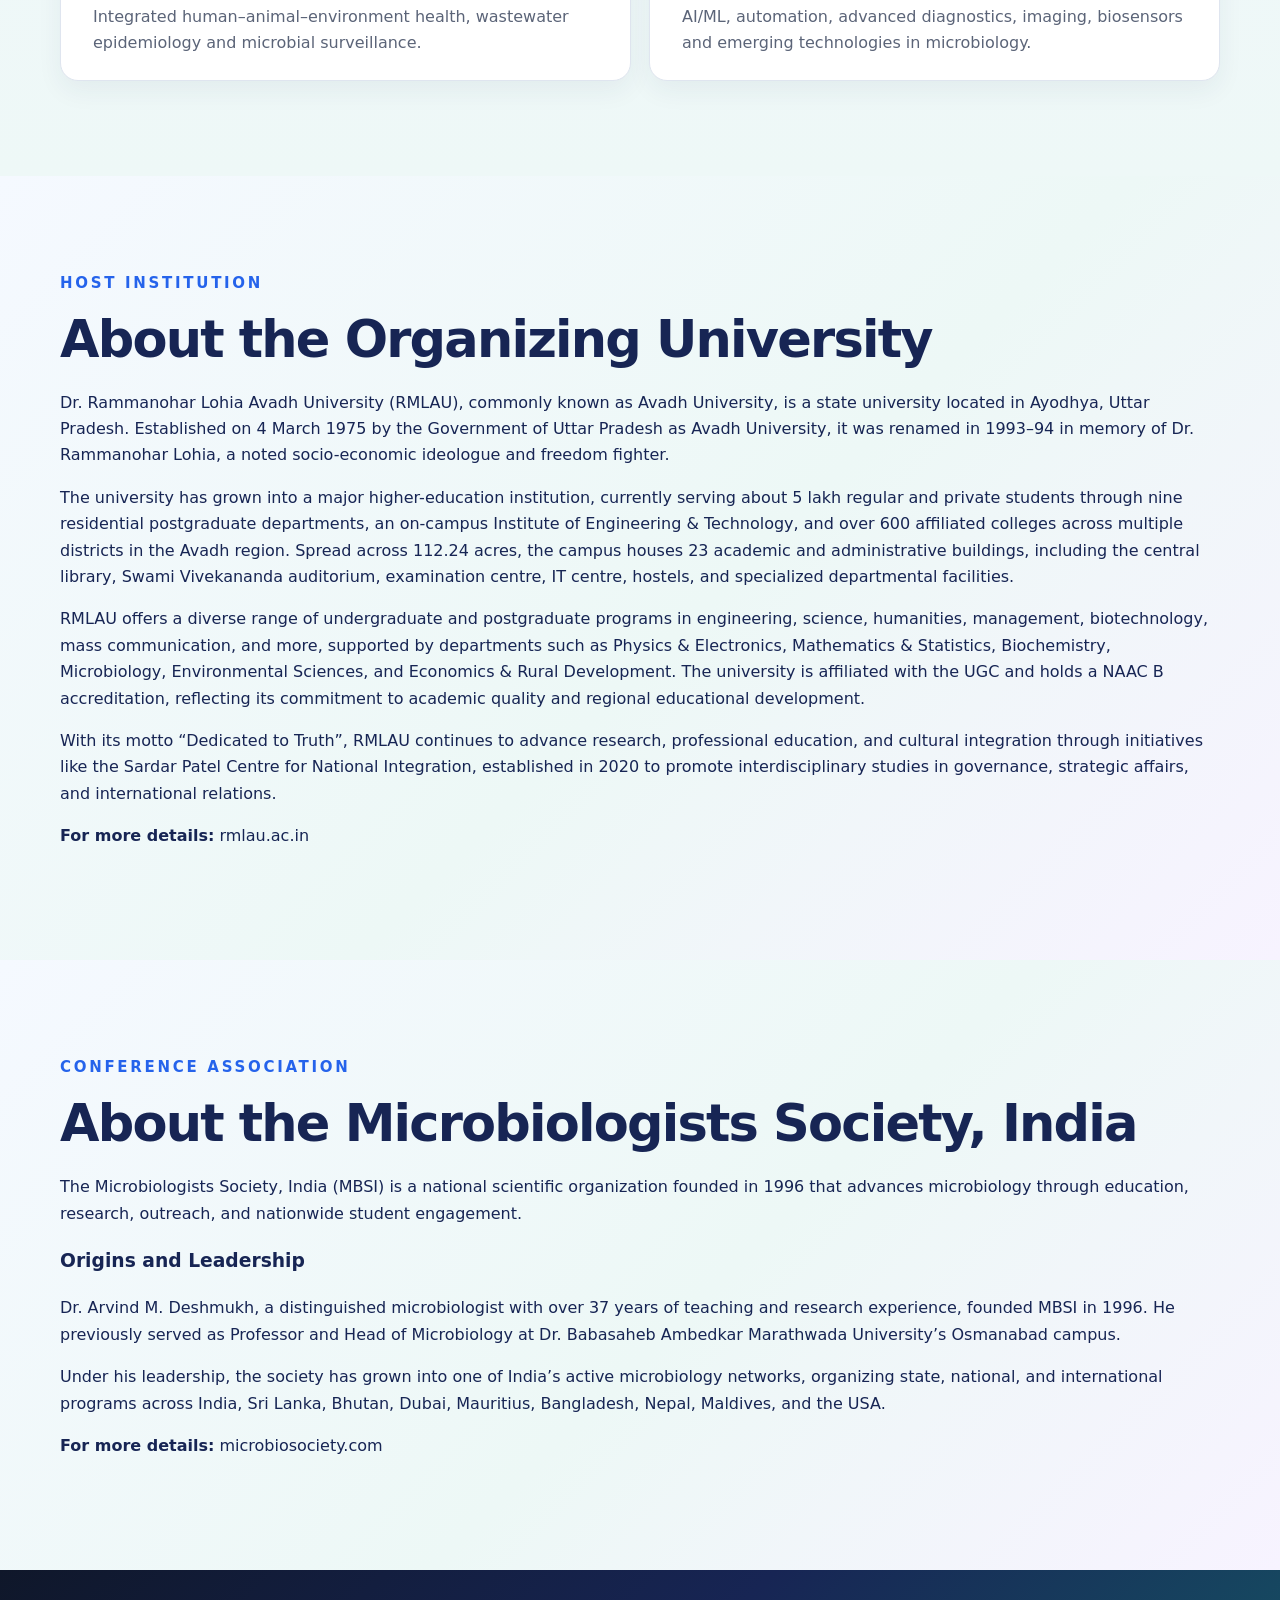
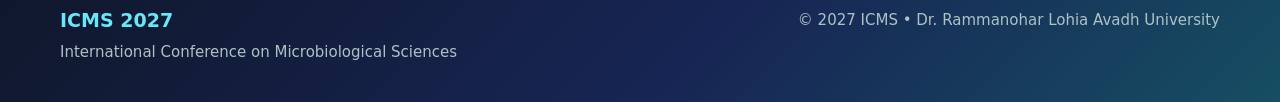
==== commit 9600aa0c: "Update about.html" ====
--- a/about.html
+++ b/about.html
@@ -45,18 +45,21 @@
 
   <div class="icms-info-window">
     <div class="icms-info-track">
-      <a href="abstract.html">
-        Abstract Submission Deadline: 15 November 2026
+     <a href="abstract.html">
+        Abstract Submission Deadline: Extended till
+        <span class="blinking-text">30 November 2026</span>
+        
       </a>
       <span>✦</span>
 
       <a href="registration.html">
-        Last Date of Registration: 15 November 2026
+        Last Date of Registration: Extended till 
+        <span class="blinking-text">30 November 2026</span>
       </a>
       <span>✦</span>
 
       <a href="abstract.html">
-        Acceptance Notification: 20 November 2026
+        Acceptance Notification: 05 December 2026
       </a>
       <span>✦</span>
 
@@ -78,17 +81,17 @@
 
       <!-- Duplicate items for continuous scrolling -->
       <a href="abstract.html" aria-hidden="true" tabindex="-1">
-        Abstract Submission Deadline: 15 November 2026
+        Abstract Submission Deadline: 30 November 2026
       </a>
       <span aria-hidden="true">✦</span>
 
       <a href="registration.html" aria-hidden="true" tabindex="-1">
-        Last Date of Registration: 15 November 2026
+        Last Date of Registration: 30 November 2026
       </a>
       <span aria-hidden="true">✦</span>
 
       <a href="abstract.html" aria-hidden="true" tabindex="-1">
-        Acceptance Notification: 20 November 2026
+        Acceptance Notification: 05 December 2026
       </a>
       <span aria-hidden="true">✦</span>
     </div>
--- a/style.css
+++ b/style.css
@@ -834,3 +834,59 @@
 
 /* Post-Conference Tour homepage promotion */
 .post-tour-promo{background:linear-gradient(135deg,#f0faf8,#fff8e9);padding:48px 0}.post-tour-promo-grid{display:grid;grid-template-columns:1fr minmax(260px,390px);align-items:center;gap:32px}.post-tour-promo h2{margin:.2em 0;color:var(--ink);font-size:clamp(1.7rem,3vw,2.5rem);line-height:1.2}.post-tour-promo p{color:var(--muted)}.post-tour-promo .post-tour-fee{color:var(--ink)}.post-tour-promo-grid>a img{display:block;width:100%;height:auto;max-height:430px;object-fit:cover;object-position:top;border-radius:14px;box-shadow:0 10px 28px rgba(16,35,58,.14)}@media(max-width:700px){.post-tour-promo-grid{grid-template-columns:1fr}.post-tour-promo-grid>a{max-width:400px;margin:auto}}
+/* =====================================
+   ABSTRACT TEMPLATE FONT SIZES
+===================================== */
+
+.template-paper h4 {
+    font-size: 14px;
+    font-weight: bold;
+}
+
+.template-paper p:nth-of-type(1) {
+    font-size: 12px; /* Author names */
+}
+
+.template-paper p:nth-of-type(2) {
+    font-size: 11px; /* Affiliations */
+}
+
+.template-paper p:nth-of-type(3) {
+    font-size: 12px; /* Abstract text */
+}
+
+.template-paper p:nth-of-type(4) {
+    font-size: 12px; /* Keywords */
+}
+.template-paper p:nth-of-type(4) {
+    font-size: 12px;
+}
+.blinking-text {
+  color: #ff0000;
+  font-weight: bold;
+  animation: blink 1s infinite;
+}
+
+@keyframes blink {
+  50% {
+    opacity: 0;
+  }
+}
+.new-label {
+  display: inline-block;
+  background: #ff0000;
+  color: #ffffff;
+  font-size: 10px;
+  font-weight: bold;
+  padding: 3px 7px;
+  border-radius: 4px;
+  margin-left: 6px;
+  vertical-align: super;
+  animation: newBlink 1s infinite;
+}
+
+@keyframes newBlink {
+  50% {
+    opacity: 0.3;
+  }
+}
